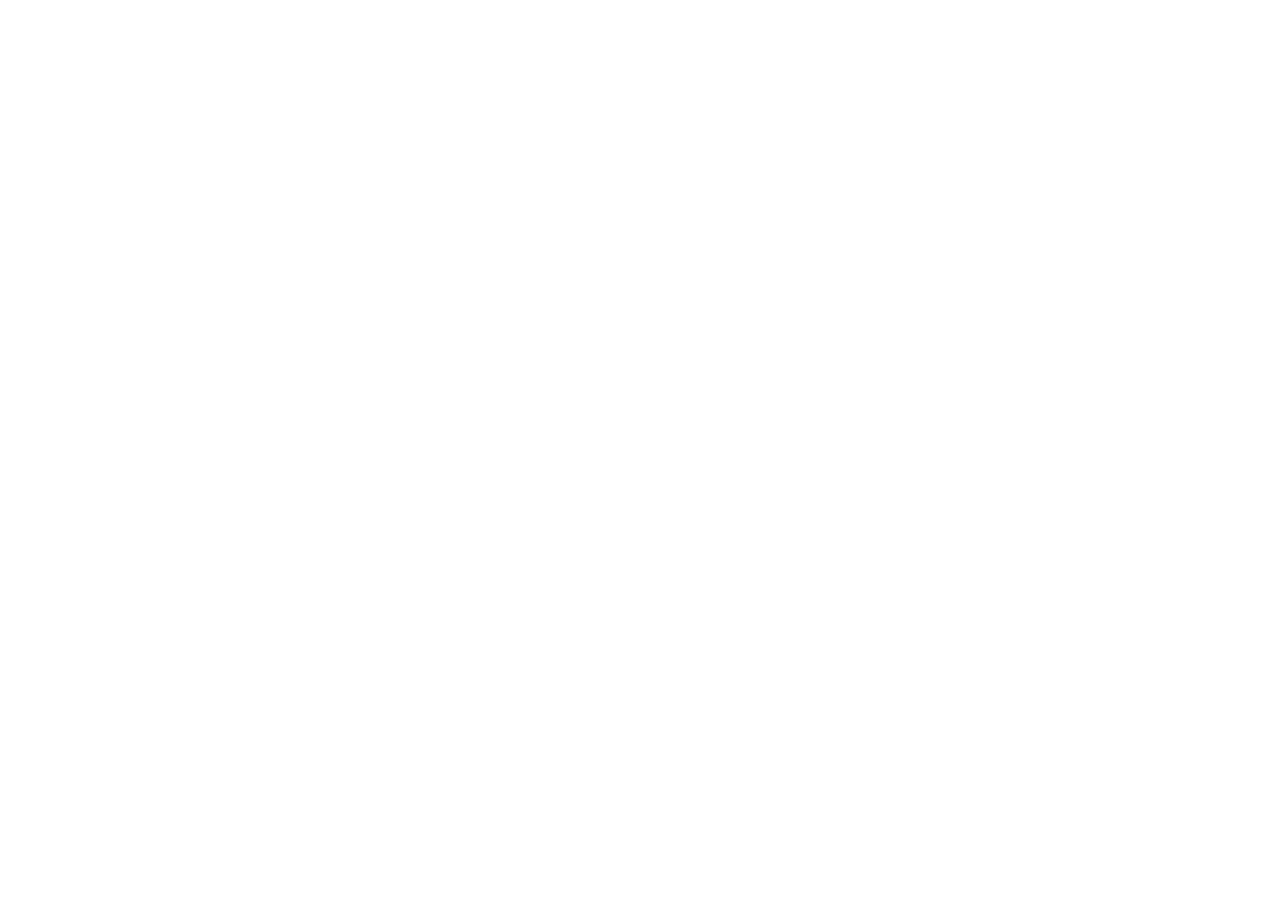
==== index.html @ a9a30876 "大事件初始化" ====
<!DOCTYPE html>
<html lang="en">

<head>
    <meta charset="UTF-8">
    <meta name="viewport" content="width=device-width, initial-scale=1.0">
    <title>Document</title>
</head>

<body>

</body>

</html>
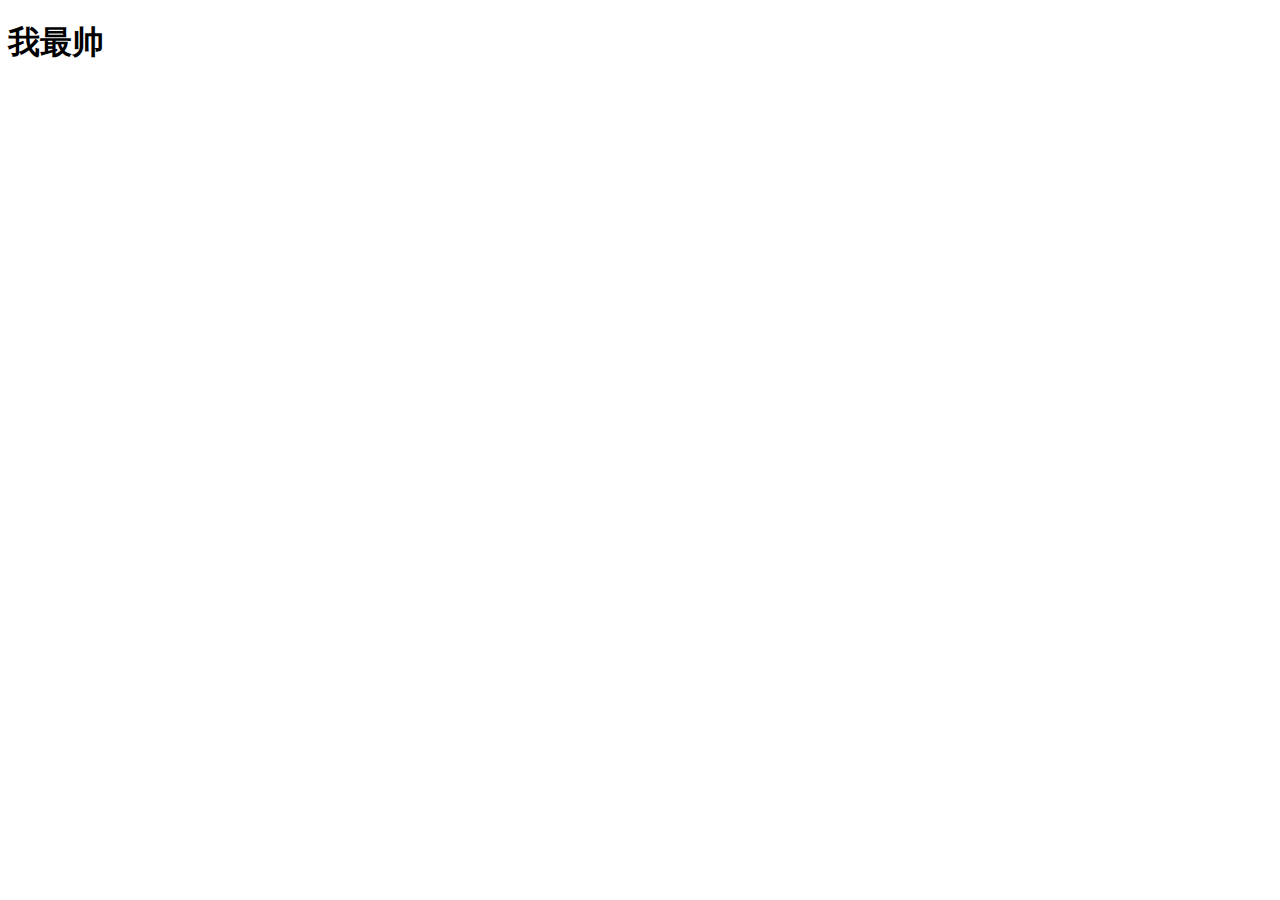
==== commit 555f1b9e: "注册登录完成" ====
--- a/index.html
+++ b/index.html
@@ -8,7 +8,7 @@
 </head>
 
 <body>
-
+    <h1>我最帅</h1>
 </body>
 
 </html>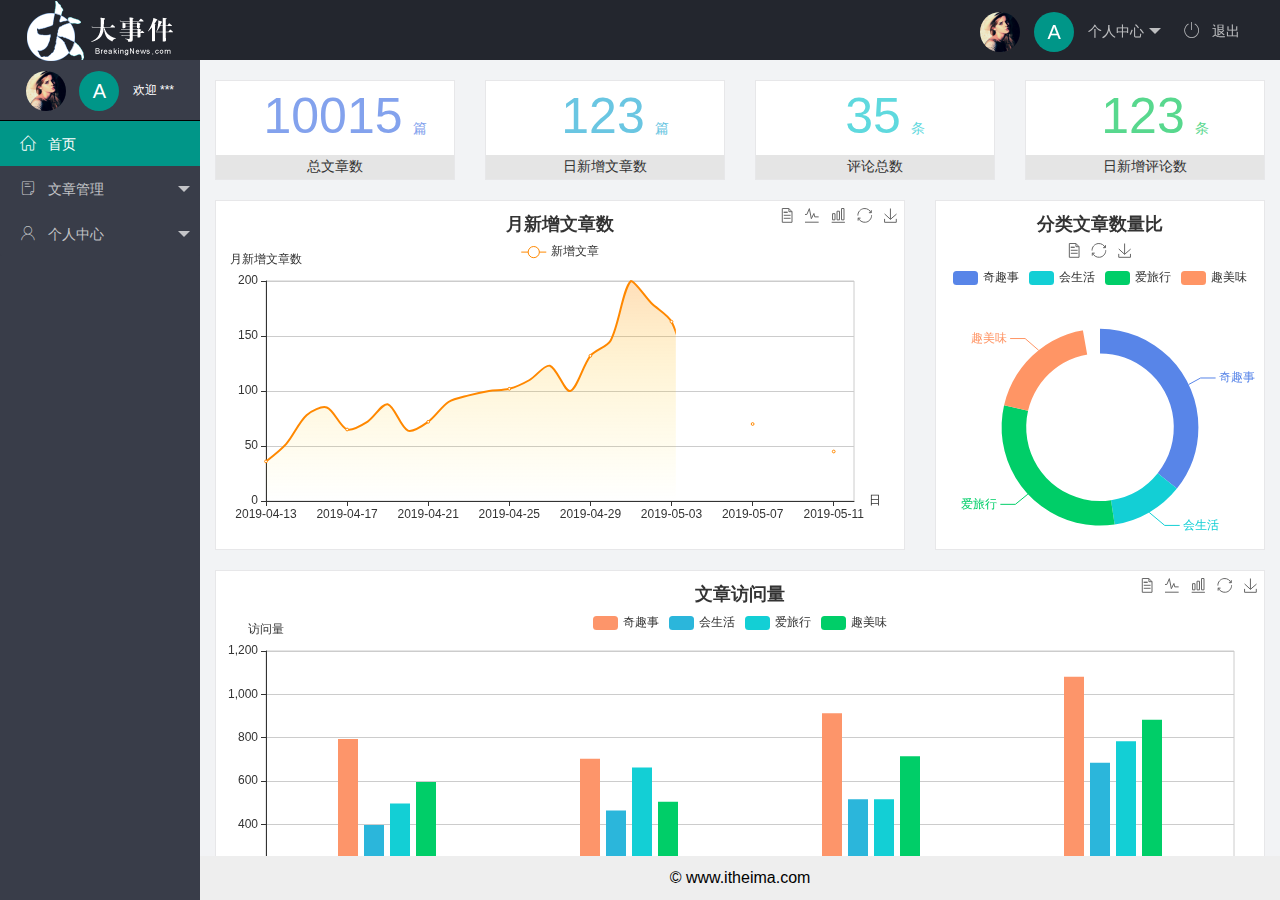
==== commit 3e39e37f: "主页功能完成" ====
--- a/index.html
+++ b/index.html
@@ -1,14 +1,95 @@
 <!DOCTYPE html>
-<html lang="en">
+<html>
 
 <head>
-    <meta charset="UTF-8">
-    <meta name="viewport" content="width=device-width, initial-scale=1.0">
-    <title>Document</title>
+    <meta charset="utf-8">
+    <meta name="viewport" content="width=device-width, initial-scale=1, maximum-scale=1">
+    <title>后台页面</title>
+    <link rel="stylesheet" href="/assets/lib/layui/css/layui.css">
+    <link rel="stylesheet" href="/assets/fonts/iconfont.css">
+    <link rel="stylesheet" href="/assets/css/index.css">
 </head>
 
-<body>
-    <h1>我最帅</h1>
+<body class="layui-layout-body">
+    <div class="layui-layout layui-layout-admin">
+        <div class="layui-header">
+            <div class="layui-logo">
+                <img src="/assets/images/logo.png" alt="">
+            </div>
+            <!-- 头部区域（可配合layui已有的水平导航） -->
+            <ul class="layui-nav layui-layout-right">
+                <li class="layui-nav-item">
+                    <a href="javascript:;" class="userinfo">
+                        <img src="/assets/images/sample.jpg" class="layui-nav-img">
+                        <span class="user-avatar">A</span>
+                        个人中心
+                    </a>
+                    <dl class="layui-nav-child">
+                        <dd><a href="">基本资料</a></dd>
+                        <dd><a href="">更换头像</a></dd>
+                        <dd><a href="">重置密码</a></dd>
+                    </dl>
+                </li>
+                <li class="layui-nav-item"><a href="javascript:;" id="btnLogout">
+                        <span class="iconfont icon-tuichu"></span>
+                        退出
+                    </a></li>
+            </ul>
+        </div>
+
+        <div class="layui-side layui-bg-black">
+            <div class="layui-side-scroll">
+                <div class="userinfo">
+                    <img src="/assets/images/sample.jpg" class="layui-nav-img">
+                    <span class="user-avatar">A</span>
+                    <span id="welcome">欢迎 ***</span>
+                </div>
+                <!-- 左侧导航区域（可配合layui已有的垂直导航） -->
+                <ul class="layui-nav layui-nav-tree" lay-shrink="all">
+                    <li class="layui-nav-item layui-this"><a href="/home/dashboard.html" target="fm">
+                            <span class="iconfont icon-home"></span>
+                            首页
+                        </a></li>
+                    <li class="layui-nav-item">
+                        <a class="" href="javascript:;">
+                            <span class="iconfont icon-16"></span>
+                            文章管理
+                        </a>
+                        <dl class="layui-nav-child">
+                            <dd><a href="javascript:;"><i class="layui-icon layui-icon-app"></i>文章类别</a></dd>
+                            <dd><a href="javascript:;"><i class="layui-icon layui-icon-app"></i>文章列表</a></dd>
+                            <dd><a href="javascript:;"><i class="layui-icon layui-icon-app"></i>发表文章</a></dd>
+                        </dl>
+                    </li>
+                    <li class="layui-nav-item">
+                        <a href="javascript:;">
+                            <span class="iconfont icon-user"></span>
+                            个人中心
+                        </a>
+                        <dl class="layui-nav-child">
+                            <dd><a href="javascript:;"><i class="layui-icon layui-icon-app"></i>基本资料</a></dd>
+                            <dd><a href="javascript:;"><i class="layui-icon layui-icon-app"></i>更换头像</a></dd>
+                            <dd><a href="javascript:;"><i class="layui-icon layui-icon-app"></i>重置密码</a></dd>
+                        </dl>
+                    </li>
+                </ul>
+            </div>
+        </div>
+
+        <div class="layui-body">
+            <!-- 内容主体区域 -->
+            <iframe name="fm" src="/home/dashboard.html" frameborder="0"></iframe>
+        </div>
+
+        <div class="layui-footer">
+            <!-- 底部固定区域 -->
+            © www.itheima.com
+        </div>
+    </div>
+    <script src="/assets/lib/layui/layui.all.js"></script>
+    <script src="/assets/lib/jquery.js"></script>
+    <script src="/assets/js/baseAPI.js"></script>
+    <script src="/assets/js/index.js"></script>
 </body>
 
 </html>--- a/assets/lib/layui/css/layui.css
+++ b/assets/lib/layui/css/layui.css
@@ -0,0 +1,2 @@
+/** layui-v2.5.5 MIT License By https://www.layui.com */
+ .layui-inline,img{display:inline-block;vertical-align:middle}h1,h2,h3,h4,h5,h6{font-weight:400}.layui-edge,.layui-header,.layui-inline,.layui-main{position:relative}.layui-body,.layui-edge,.layui-elip{overflow:hidden}.layui-btn,.layui-edge,.layui-inline,img{vertical-align:middle}.layui-btn,.layui-disabled,.layui-icon,.layui-unselect{-moz-user-select:none;-webkit-user-select:none;-ms-user-select:none}.layui-elip,.layui-form-checkbox span,.layui-form-pane .layui-form-label{text-overflow:ellipsis;white-space:nowrap}.layui-breadcrumb,.layui-tree-btnGroup{visibility:hidden}blockquote,body,button,dd,div,dl,dt,form,h1,h2,h3,h4,h5,h6,input,li,ol,p,pre,td,textarea,th,ul{margin:0;padding:0;-webkit-tap-highlight-color:rgba(0,0,0,0)}a:active,a:hover{outline:0}img{border:none}li{list-style:none}table{border-collapse:collapse;border-spacing:0}h4,h5,h6{font-size:100%}button,input,optgroup,option,select,textarea{font-family:inherit;font-size:inherit;font-style:inherit;font-weight:inherit;outline:0}pre{white-space:pre-wrap;white-space:-moz-pre-wrap;white-space:-pre-wrap;white-space:-o-pre-wrap;word-wrap:break-word}body{line-height:24px;font:14px Helvetica Neue,Helvetica,PingFang SC,Tahoma,Arial,sans-serif}hr{height:1px;margin:10px 0;border:0;clear:both}a{color:#333;text-decoration:none}a:hover{color:#777}a cite{font-style:normal;*cursor:pointer}.layui-border-box,.layui-border-box *{box-sizing:border-box}.layui-box,.layui-box *{box-sizing:content-box}.layui-clear{clear:both;*zoom:1}.layui-clear:after{content:'\20';clear:both;*zoom:1;display:block;height:0}.layui-inline{*display:inline;*zoom:1}.layui-edge{display:inline-block;width:0;height:0;border-width:6px;border-style:dashed;border-color:transparent}.layui-edge-top{top:-4px;border-bottom-color:#999;border-bottom-style:solid}.layui-edge-right{border-left-color:#999;border-left-style:solid}.layui-edge-bottom{top:2px;border-top-color:#999;border-top-style:solid}.layui-edge-left{border-right-color:#999;border-right-style:solid}.layui-disabled,.layui-disabled:hover{color:#d2d2d2!important;cursor:not-allowed!important}.layui-circle{border-radius:100%}.layui-show{display:block!important}.layui-hide{display:none!important}@font-face{font-family:layui-icon;src:url(../font/iconfont.eot?v=250);src:url(../font/iconfont.eot?v=250#iefix) format('embedded-opentype'),url(../font/iconfont.woff2?v=250) format('woff2'),url(../font/iconfont.woff?v=250) format('woff'),url(../font/iconfont.ttf?v=250) format('truetype'),url(../font/iconfont.svg?v=250#layui-icon) format('svg')}.layui-icon{font-family:layui-icon!important;font-size:16px;font-style:normal;-webkit-font-smoothing:antialiased;-moz-osx-font-smoothing:grayscale}.layui-icon-reply-fill:before{content:"\e611"}.layui-icon-set-fill:before{content:"\e614"}.layui-icon-menu-fill:before{content:"\e60f"}.layui-icon-search:before{content:"\e615"}.layui-icon-share:before{content:"\e641"}.layui-icon-set-sm:before{content:"\e620"}.layui-icon-engine:before{content:"\e628"}.layui-icon-close:before{content:"\1006"}.layui-icon-close-fill:before{content:"\1007"}.layui-icon-chart-screen:before{content:"\e629"}.layui-icon-star:before{content:"\e600"}.layui-icon-circle-dot:before{content:"\e617"}.layui-icon-chat:before{content:"\e606"}.layui-icon-release:before{content:"\e609"}.layui-icon-list:before{content:"\e60a"}.layui-icon-chart:before{content:"\e62c"}.layui-icon-ok-circle:before{content:"\1005"}.layui-icon-layim-theme:before{content:"\e61b"}.layui-icon-table:before{content:"\e62d"}.layui-icon-right:before{content:"\e602"}.layui-icon-left:before{content:"\e603"}.layui-icon-cart-simple:before{content:"\e698"}.layui-icon-face-cry:before{content:"\e69c"}.layui-icon-face-smile:before{content:"\e6af"}.layui-icon-survey:before{content:"\e6b2"}.layui-icon-tree:before{content:"\e62e"}.layui-icon-upload-circle:before{content:"\e62f"}.layui-icon-add-circle:before{content:"\e61f"}.layui-icon-download-circle:before{content:"\e601"}.layui-icon-templeate-1:before{content:"\e630"}.layui-icon-util:before{content:"\e631"}.layui-icon-face-surprised:before{content:"\e664"}.layui-icon-edit:before{content:"\e642"}.layui-icon-speaker:before{content:"\e645"}.layui-icon-down:before{content:"\e61a"}.layui-icon-file:before{content:"\e621"}.layui-icon-layouts:before{content:"\e632"}.layui-icon-rate-half:before{content:"\e6c9"}.layui-icon-add-circle-fine:before{content:"\e608"}.layui-icon-prev-circle:before{content:"\e633"}.layui-icon-read:before{content:"\e705"}.layui-icon-404:before{content:"\e61c"}.layui-icon-carousel:before{content:"\e634"}.layui-icon-help:before{content:"\e607"}.layui-icon-code-circle:before{content:"\e635"}.layui-icon-water:before{content:"\e636"}.layui-icon-username:before{content:"\e66f"}.layui-icon-find-fill:before{content:"\e670"}.layui-icon-about:before{content:"\e60b"}.layui-icon-location:before{content:"\e715"}.layui-icon-up:before{content:"\e619"}.layui-icon-pause:before{content:"\e651"}.layui-icon-date:before{content:"\e637"}.layui-icon-layim-uploadfile:before{content:"\e61d"}.layui-icon-delete:before{content:"\e640"}.layui-icon-play:before{content:"\e652"}.layui-icon-top:before{content:"\e604"}.layui-icon-friends:before{content:"\e612"}.layui-icon-refresh-3:before{content:"\e9aa"}.layui-icon-ok:before{content:"\e605"}.layui-icon-layer:before{content:"\e638"}.layui-icon-face-smile-fine:before{content:"\e60c"}.layui-icon-dollar:before{content:"\e659"}.layui-icon-group:before{content:"\e613"}.layui-icon-layim-download:before{content:"\e61e"}.layui-icon-picture-fine:before{content:"\e60d"}.layui-icon-link:before{content:"\e64c"}.layui-icon-diamond:before{content:"\e735"}.layui-icon-log:before{content:"\e60e"}.layui-icon-rate-solid:before{content:"\e67a"}.layui-icon-fonts-del:before{content:"\e64f"}.layui-icon-unlink:before{content:"\e64d"}.layui-icon-fonts-clear:before{content:"\e639"}.layui-icon-triangle-r:before{content:"\e623"}.layui-icon-circle:before{content:"\e63f"}.layui-icon-radio:before{content:"\e643"}.layui-icon-align-center:before{content:"\e647"}.layui-icon-align-right:before{content:"\e648"}.layui-icon-align-left:before{content:"\e649"}.layui-icon-loading-1:before{content:"\e63e"}.layui-icon-return:before{content:"\e65c"}.layui-icon-fonts-strong:before{content:"\e62b"}.layui-icon-upload:before{content:"\e67c"}.layui-icon-dialogue:before{content:"\e63a"}.layui-icon-video:before{content:"\e6ed"}.layui-icon-headset:before{content:"\e6fc"}.layui-icon-cellphone-fine:before{content:"\e63b"}.layui-icon-add-1:before{content:"\e654"}.layui-icon-face-smile-b:before{content:"\e650"}.layui-icon-fonts-html:before{content:"\e64b"}.layui-icon-form:before{content:"\e63c"}.layui-icon-cart:before{content:"\e657"}.layui-icon-camera-fill:before{content:"\e65d"}.layui-icon-tabs:before{content:"\e62a"}.layui-icon-fonts-code:before{content:"\e64e"}.layui-icon-fire:before{content:"\e756"}.layui-icon-set:before{content:"\e716"}.layui-icon-fonts-u:before{content:"\e646"}.layui-icon-triangle-d:before{content:"\e625"}.layui-icon-tips:before{content:"\e702"}.layui-icon-picture:before{content:"\e64a"}.layui-icon-more-vertical:before{content:"\e671"}.layui-icon-flag:before{content:"\e66c"}.layui-icon-loading:before{content:"\e63d"}.layui-icon-fonts-i:before{content:"\e644"}.layui-icon-refresh-1:before{content:"\e666"}.layui-icon-rmb:before{content:"\e65e"}.layui-icon-home:before{content:"\e68e"}.layui-icon-user:before{content:"\e770"}.layui-icon-notice:before{content:"\e667"}.layui-icon-login-weibo:before{content:"\e675"}.layui-icon-voice:before{content:"\e688"}.layui-icon-upload-drag:before{content:"\e681"}.layui-icon-login-qq:before{content:"\e676"}.layui-icon-snowflake:before{content:"\e6b1"}.layui-icon-file-b:before{content:"\e655"}.layui-icon-template:before{content:"\e663"}.layui-icon-auz:before{content:"\e672"}.layui-icon-console:before{content:"\e665"}.layui-icon-app:before{content:"\e653"}.layui-icon-prev:before{content:"\e65a"}.layui-icon-website:before{content:"\e7ae"}.layui-icon-next:before{content:"\e65b"}.layui-icon-component:before{content:"\e857"}.layui-icon-more:before{content:"\e65f"}.layui-icon-login-wechat:before{content:"\e677"}.layui-icon-shrink-right:before{content:"\e668"}.layui-icon-spread-left:before{content:"\e66b"}.layui-icon-camera:before{content:"\e660"}.layui-icon-note:before{content:"\e66e"}.layui-icon-refresh:before{content:"\e669"}.layui-icon-female:before{content:"\e661"}.layui-icon-male:before{content:"\e662"}.layui-icon-password:before{content:"\e673"}.layui-icon-senior:before{content:"\e674"}.layui-icon-theme:before{content:"\e66a"}.layui-icon-tread:before{content:"\e6c5"}.layui-icon-praise:before{content:"\e6c6"}.layui-icon-star-fill:before{content:"\e658"}.layui-icon-rate:before{content:"\e67b"}.layui-icon-template-1:before{content:"\e656"}.layui-icon-vercode:before{content:"\e679"}.layui-icon-cellphone:before{content:"\e678"}.layui-icon-screen-full:before{content:"\e622"}.layui-icon-screen-restore:before{content:"\e758"}.layui-icon-cols:before{content:"\e610"}.layui-icon-export:before{content:"\e67d"}.layui-icon-print:before{content:"\e66d"}.layui-icon-slider:before{content:"\e714"}.layui-icon-addition:before{content:"\e624"}.layui-icon-subtraction:before{content:"\e67e"}.layui-icon-service:before{content:"\e626"}.layui-icon-transfer:before{content:"\e691"}.layui-main{width:1140px;margin:0 auto}.layui-header{z-index:1000;height:60px}.layui-header a:hover{transition:all .5s;-webkit-transition:all .5s}.layui-side{position:fixed;left:0;top:0;bottom:0;z-index:999;width:200px;overflow-x:hidden}.layui-side-scroll{position:relative;width:220px;height:100%;overflow-x:hidden}.layui-body{position:absolute;left:200px;right:0;top:0;bottom:0;z-index:998;width:auto;overflow-y:auto;box-sizing:border-box}.layui-layout-body{overflow:hidden}.layui-layout-admin .layui-header{background-color:#23262E}.layui-layout-admin .layui-side{top:60px;width:200px;overflow-x:hidden}.layui-layout-admin .layui-body{position:fixed;top:60px;bottom:44px}.layui-layout-admin .layui-main{width:auto;margin:0 15px}.layui-layout-admin .layui-footer{position:fixed;left:200px;right:0;bottom:0;height:44px;line-height:44px;padding:0 15px;background-color:#eee}.layui-layout-admin .layui-logo{position:absolute;left:0;top:0;width:200px;height:100%;line-height:60px;text-align:center;color:#009688;font-size:16px}.layui-layout-admin .layui-header .layui-nav{background:0 0}.layui-layout-left{position:absolute!important;left:200px;top:0}.layui-layout-right{position:absolute!important;right:0;top:0}.layui-container{position:relative;margin:0 auto;padding:0 15px;box-sizing:border-box}.layui-fluid{position:relative;margin:0 auto;padding:0 15px}.layui-row:after,.layui-row:before{content:'';display:block;clear:both}.layui-col-lg1,.layui-col-lg10,.layui-col-lg11,.layui-col-lg12,.layui-col-lg2,.layui-col-lg3,.layui-col-lg4,.layui-col-lg5,.layui-col-lg6,.layui-col-lg7,.layui-col-lg8,.layui-col-lg9,.layui-col-md1,.layui-col-md10,.layui-col-md11,.layui-col-md12,.layui-col-md2,.layui-col-md3,.layui-col-md4,.layui-col-md5,.layui-col-md6,.layui-col-md7,.layui-col-md8,.layui-col-md9,.layui-col-sm1,.layui-col-sm10,.layui-col-sm11,.layui-col-sm12,.layui-col-sm2,.layui-col-sm3,.layui-col-sm4,.layui-col-sm5,.layui-col-sm6,.layui-col-sm7,.layui-col-sm8,.layui-col-sm9,.layui-col-xs1,.layui-col-xs10,.layui-col-xs11,.layui-col-xs12,.layui-col-xs2,.layui-col-xs3,.layui-col-xs4,.layui-col-xs5,.layui-col-xs6,.layui-col-xs7,.layui-col-xs8,.layui-col-xs9{position:relative;display:block;box-sizing:border-box}.layui-col-xs1,.layui-col-xs10,.layui-col-xs11,.layui-col-xs12,.layui-col-xs2,.layui-col-xs3,.layui-col-xs4,.layui-col-xs5,.layui-col-xs6,.layui-col-xs7,.layui-col-xs8,.layui-col-xs9{float:left}.layui-col-xs1{width:8.33333333%}.layui-col-xs2{width:16.66666667%}.layui-col-xs3{width:25%}.layui-col-xs4{width:33.33333333%}.layui-col-xs5{width:41.66666667%}.layui-col-xs6{width:50%}.layui-col-xs7{width:58.33333333%}.layui-col-xs8{width:66.66666667%}.layui-col-xs9{width:75%}.layui-col-xs10{width:83.33333333%}.layui-col-xs11{width:91.66666667%}.layui-col-xs12{width:100%}.layui-col-xs-offset1{margin-left:8.33333333%}.layui-col-xs-offset2{margin-left:16.66666667%}.layui-col-xs-offset3{margin-left:25%}.layui-col-xs-offset4{margin-left:33.33333333%}.layui-col-xs-offset5{margin-left:41.66666667%}.layui-col-xs-offset6{margin-left:50%}.layui-col-xs-offset7{margin-left:58.33333333%}.layui-col-xs-offset8{margin-left:66.66666667%}.layui-col-xs-offset9{margin-left:75%}.layui-col-xs-offset10{margin-left:83.33333333%}.layui-col-xs-offset11{margin-left:91.66666667%}.layui-col-xs-offset12{margin-left:100%}@media screen and (max-width:768px){.layui-hide-xs{display:none!important}.layui-show-xs-block{display:block!important}.layui-show-xs-inline{display:inline!important}.layui-show-xs-inline-block{display:inline-block!important}}@media screen and (min-width:768px){.layui-container{width:750px}.layui-hide-sm{display:none!important}.layui-show-sm-block{display:block!important}.layui-show-sm-inline{display:inline!important}.layui-show-sm-inline-block{display:inline-block!important}.layui-col-sm1,.layui-col-sm10,.layui-col-sm11,.layui-col-sm12,.layui-col-sm2,.layui-col-sm3,.layui-col-sm4,.layui-col-sm5,.layui-col-sm6,.layui-col-sm7,.layui-col-sm8,.layui-col-sm9{float:left}.layui-col-sm1{width:8.33333333%}.layui-col-sm2{width:16.66666667%}.layui-col-sm3{width:25%}.layui-col-sm4{width:33.33333333%}.layui-col-sm5{width:41.66666667%}.layui-col-sm6{width:50%}.layui-col-sm7{width:58.33333333%}.layui-col-sm8{width:66.66666667%}.layui-col-sm9{width:75%}.layui-col-sm10{width:83.33333333%}.layui-col-sm11{width:91.66666667%}.layui-col-sm12{width:100%}.layui-col-sm-offset1{margin-left:8.33333333%}.layui-col-sm-offset2{margin-left:16.66666667%}.layui-col-sm-offset3{margin-left:25%}.layui-col-sm-offset4{margin-left:33.33333333%}.layui-col-sm-offset5{margin-left:41.66666667%}.layui-col-sm-offset6{margin-left:50%}.layui-col-sm-offset7{margin-left:58.33333333%}.layui-col-sm-offset8{margin-left:66.66666667%}.layui-col-sm-offset9{margin-left:75%}.layui-col-sm-offset10{margin-left:83.33333333%}.layui-col-sm-offset11{margin-left:91.66666667%}.layui-col-sm-offset12{margin-left:100%}}@media screen and (min-width:992px){.layui-container{width:970px}.layui-hide-md{display:none!important}.layui-show-md-block{display:block!important}.layui-show-md-inline{display:inline!important}.layui-show-md-inline-block{display:inline-block!important}.layui-col-md1,.layui-col-md10,.layui-col-md11,.layui-col-md12,.layui-col-md2,.layui-col-md3,.layui-col-md4,.layui-col-md5,.layui-col-md6,.layui-col-md7,.layui-col-md8,.layui-col-md9{float:left}.layui-col-md1{width:8.33333333%}.layui-col-md2{width:16.66666667%}.layui-col-md3{width:25%}.layui-col-md4{width:33.33333333%}.layui-col-md5{width:41.66666667%}.layui-col-md6{width:50%}.layui-col-md7{width:58.33333333%}.layui-col-md8{width:66.66666667%}.layui-col-md9{width:75%}.layui-col-md10{width:83.33333333%}.layui-col-md11{width:91.66666667%}.layui-col-md12{width:100%}.layui-col-md-offset1{margin-left:8.33333333%}.layui-col-md-offset2{margin-left:16.66666667%}.layui-col-md-offset3{margin-left:25%}.layui-col-md-offset4{margin-left:33.33333333%}.layui-col-md-offset5{margin-left:41.66666667%}.layui-col-md-offset6{margin-left:50%}.layui-col-md-offset7{margin-left:58.33333333%}.layui-col-md-offset8{margin-left:66.66666667%}.layui-col-md-offset9{margin-left:75%}.layui-col-md-offset10{margin-left:83.33333333%}.layui-col-md-offset11{margin-left:91.66666667%}.layui-col-md-offset12{margin-left:100%}}@media screen and (min-width:1200px){.layui-container{width:1170px}.layui-hide-lg{display:none!important}.layui-show-lg-block{display:block!important}.layui-show-lg-inline{display:inline!important}.layui-show-lg-inline-block{display:inline-block!important}.layui-col-lg1,.layui-col-lg10,.layui-col-lg11,.layui-col-lg12,.layui-col-lg2,.layui-col-lg3,.layui-col-lg4,.layui-col-lg5,.layui-col-lg6,.layui-col-lg7,.layui-col-lg8,.layui-col-lg9{float:left}.layui-col-lg1{width:8.33333333%}.layui-col-lg2{width:16.66666667%}.layui-col-lg3{width:25%}.layui-col-lg4{width:33.33333333%}.layui-col-lg5{width:41.66666667%}.layui-col-lg6{width:50%}.layui-col-lg7{width:58.33333333%}.layui-col-lg8{width:66.66666667%}.layui-col-lg9{width:75%}.layui-col-lg10{width:83.33333333%}.layui-col-lg11{width:91.66666667%}.layui-col-lg12{width:100%}.layui-col-lg-offset1{margin-left:8.33333333%}.layui-col-lg-offset2{margin-left:16.66666667%}.layui-col-lg-offset3{margin-left:25%}.layui-col-lg-offset4{margin-left:33.33333333%}.layui-col-lg-offset5{margin-left:41.66666667%}.layui-col-lg-offset6{margin-left:50%}.layui-col-lg-offset7{margin-left:58.33333333%}.layui-col-lg-offset8{margin-left:66.66666667%}.layui-col-lg-offset9{margin-left:75%}.layui-col-lg-offset10{margin-left:83.33333333%}.layui-col-lg-offset11{margin-left:91.66666667%}.layui-col-lg-offset12{margin-left:100%}}.layui-col-space1{margin:-.5px}.layui-col-space1>*{padding:.5px}.layui-col-space3{margin:-1.5px}.layui-col-space3>*{padding:1.5px}.layui-col-space5{margin:-2.5px}.layui-col-space5>*{padding:2.5px}.layui-col-space8{margin:-3.5px}.layui-col-space8>*{padding:3.5px}.layui-col-space10{margin:-5px}.layui-col-space10>*{padding:5px}.layui-col-space12{margin:-6px}.layui-col-space12>*{padding:6px}.layui-col-space15{margin:-7.5px}.layui-col-space15>*{padding:7.5px}.layui-col-space18{margin:-9px}.layui-col-space18>*{padding:9px}.layui-col-space20{margin:-10px}.layui-col-space20>*{padding:10px}.layui-col-space22{margin:-11px}.layui-col-space22>*{padding:11px}.layui-col-space25{margin:-12.5px}.layui-col-space25>*{padding:12.5px}.layui-col-space30{margin:-15px}.layui-col-space30>*{padding:15px}.layui-btn,.layui-input,.layui-select,.layui-textarea,.layui-upload-button{outline:0;-webkit-appearance:none;transition:all .3s;-webkit-transition:all .3s;box-sizing:border-box}.layui-elem-quote{margin-bottom:10px;padding:15px;line-height:22px;border-left:5px solid #009688;border-radius:0 2px 2px 0;background-color:#f2f2f2}.layui-quote-nm{border-style:solid;border-width:1px 1px 1px 5px;background:0 0}.layui-elem-field{margin-bottom:10px;padding:0;border-width:1px;border-style:solid}.layui-elem-field legend{margin-left:20px;padding:0 10px;font-size:20px;font-weight:300}.layui-field-title{margin:10px 0 20px;border-width:1px 0 0}.layui-field-box{padding:10px 15px}.layui-field-title .layui-field-box{padding:10px 0}.layui-progress{position:relative;height:6px;border-radius:20px;background-color:#e2e2e2}.layui-progress-bar{position:absolute;left:0;top:0;width:0;max-width:100%;height:6px;border-radius:20px;text-align:right;background-color:#5FB878;transition:all .3s;-webkit-transition:all .3s}.layui-progress-big,.layui-progress-big .layui-progress-bar{height:18px;line-height:18px}.layui-progress-text{position:relative;top:-20px;line-height:18px;font-size:12px;color:#666}.layui-progress-big .layui-progress-text{position:static;padding:0 10px;color:#fff}.layui-collapse{border-width:1px;border-style:solid;border-radius:2px}.layui-colla-content,.layui-colla-item{border-top-width:1px;border-top-style:solid}.layui-colla-item:first-child{border-top:none}.layui-colla-title{position:relative;height:42px;line-height:42px;padding:0 15px 0 35px;color:#333;background-color:#f2f2f2;cursor:pointer;font-size:14px;overflow:hidden}.layui-colla-content{display:none;padding:10px 15px;line-height:22px;color:#666}.layui-colla-icon{position:absolute;left:15px;top:0;font-size:14px}.layui-card{margin-bottom:15px;border-radius:2px;background-color:#fff;box-shadow:0 1px 2px 0 rgba(0,0,0,.05)}.layui-card:last-child{margin-bottom:0}.layui-card-header{position:relative;height:42px;line-height:42px;padding:0 15px;border-bottom:1px solid #f6f6f6;color:#333;border-radius:2px 2px 0 0;font-size:14px}.layui-bg-black,.layui-bg-blue,.layui-bg-cyan,.layui-bg-green,.layui-bg-orange,.layui-bg-red{color:#fff!important}.layui-card-body{position:relative;padding:10px 15px;line-height:24px}.layui-card-body[pad15]{padding:15px}.layui-card-body[pad20]{padding:20px}.layui-card-body .layui-table{margin:5px 0}.layui-card .layui-tab{margin:0}.layui-panel-window{position:relative;padding:15px;border-radius:0;border-top:5px solid #E6E6E6;background-color:#fff}.layui-auxiliar-moving{position:fixed;left:0;right:0;top:0;bottom:0;width:100%;height:100%;background:0 0;z-index:9999999999}.layui-form-label,.layui-form-mid,.layui-form-select,.layui-input-block,.layui-input-inline,.layui-textarea{position:relative}.layui-bg-red{background-color:#FF5722!important}.layui-bg-orange{background-color:#FFB800!important}.layui-bg-green{background-color:#009688!important}.layui-bg-cyan{background-color:#2F4056!important}.layui-bg-blue{background-color:#1E9FFF!important}.layui-bg-black{background-color:#393D49!important}.layui-bg-gray{background-color:#eee!important;color:#666!important}.layui-badge-rim,.layui-colla-content,.layui-colla-item,.layui-collapse,.layui-elem-field,.layui-form-pane .layui-form-item[pane],.layui-form-pane .layui-form-label,.layui-input,.layui-layedit,.layui-layedit-tool,.layui-quote-nm,.layui-select,.layui-tab-bar,.layui-tab-card,.layui-tab-title,.layui-tab-title .layui-this:after,.layui-textarea{border-color:#e6e6e6}.layui-timeline-item:before,hr{background-color:#e6e6e6}.layui-text{line-height:22px;font-size:14px;color:#666}.layui-text h1,.layui-text h2,.layui-text h3{font-weight:500;color:#333}.layui-text h1{font-size:30px}.layui-text h2{font-size:24px}.layui-text h3{font-size:18px}.layui-text a:not(.layui-btn){color:#01AAED}.layui-text a:not(.layui-btn):hover{text-decoration:underline}.layui-text ul{padding:5px 0 5px 15px}.layui-text ul li{margin-top:5px;list-style-type:disc}.layui-text em,.layui-word-aux{color:#999!important;padding:0 5px!important}.layui-btn{display:inline-block;height:38px;line-height:38px;padding:0 18px;background-color:#009688;color:#fff;white-space:nowrap;text-align:center;font-size:14px;border:none;border-radius:2px;cursor:pointer}.layui-btn:hover{opacity:.8;filter:alpha(opacity=80);color:#fff}.layui-btn:active{opacity:1;filter:alpha(opacity=100)}.layui-btn+.layui-btn{margin-left:10px}.layui-btn-container{font-size:0}.layui-btn-container .layui-btn{margin-right:10px;margin-bottom:10px}.layui-btn-container .layui-btn+.layui-btn{margin-left:0}.layui-table .layui-btn-container .layui-btn{margin-bottom:9px}.layui-btn-radius{border-radius:100px}.layui-btn .layui-icon{margin-right:3px;font-size:18px;vertical-align:bottom;vertical-align:middle\9}.layui-btn-primary{border:1px solid #C9C9C9;background-color:#fff;color:#555}.layui-btn-primary:hover{border-color:#009688;color:#333}.layui-btn-normal{background-color:#1E9FFF}.layui-btn-warm{background-color:#FFB800}.layui-btn-danger{background-color:#FF5722}.layui-btn-checked{background-color:#5FB878}.layui-btn-disabled,.layui-btn-disabled:active,.layui-btn-disabled:hover{border:1px solid #e6e6e6;background-color:#FBFBFB;color:#C9C9C9;cursor:not-allowed;opacity:1}.layui-btn-lg{height:44px;line-height:44px;padding:0 25px;font-size:16px}.layui-btn-sm{height:30px;line-height:30px;padding:0 10px;font-size:12px}.layui-btn-sm i{font-size:16px!important}.layui-btn-xs{height:22px;line-height:22px;padding:0 5px;font-size:12px}.layui-btn-xs i{font-size:14px!important}.layui-btn-group{display:inline-block;vertical-align:middle;font-size:0}.layui-btn-group .layui-btn{margin-left:0!important;margin-right:0!important;border-left:1px solid rgba(255,255,255,.5);border-radius:0}.layui-btn-group .layui-btn-primary{border-left:none}.layui-btn-group .layui-btn-primary:hover{border-color:#C9C9C9;color:#009688}.layui-btn-group .layui-btn:first-child{border-left:none;border-radius:2px 0 0 2px}.layui-btn-group .layui-btn-primary:first-child{border-left:1px solid #c9c9c9}.layui-btn-group .layui-btn:last-child{border-radius:0 2px 2px 0}.layui-btn-group .layui-btn+.layui-btn{margin-left:0}.layui-btn-group+.layui-btn-group{margin-left:10px}.layui-btn-fluid{width:100%}.layui-input,.layui-select,.layui-textarea{height:38px;line-height:1.3;line-height:38px\9;border-width:1px;border-style:solid;background-color:#fff;border-radius:2px}.layui-input::-webkit-input-placeholder,.layui-select::-webkit-input-placeholder,.layui-textarea::-webkit-input-placeholder{line-height:1.3}.layui-input,.layui-textarea{display:block;width:100%;padding-left:10px}.layui-input:hover,.layui-textarea:hover{border-color:#D2D2D2!important}.layui-input:focus,.layui-textarea:focus{border-color:#C9C9C9!important}.layui-textarea{min-height:100px;height:auto;line-height:20px;padding:6px 10px;resize:vertical}.layui-select{padding:0 10px}.layui-form input[type=checkbox],.layui-form input[type=radio],.layui-form select{display:none}.layui-form [lay-ignore]{display:initial}.layui-form-item{margin-bottom:15px;clear:both;*zoom:1}.layui-form-item:after{content:'\20';clear:both;*zoom:1;display:block;height:0}.layui-form-label{float:left;display:block;padding:9px 15px;width:80px;font-weight:400;line-height:20px;text-align:right}.layui-form-label-col{display:block;float:none;padding:9px 0;line-height:20px;text-align:left}.layui-form-item .layui-inline{margin-bottom:5px;margin-right:10px}.layui-input-block{margin-left:110px;min-height:36px}.layui-input-inline{display:inline-block;vertical-align:middle}.layui-form-item .layui-input-inline{float:left;width:190px;margin-right:10px}.layui-form-text .layui-input-inline{width:auto}.layui-form-mid{float:left;display:block;padding:9px 0!important;line-height:20px;margin-right:10px}.layui-form-danger+.layui-form-select .layui-input,.layui-form-danger:focus{border-color:#FF5722!important}.layui-form-select .layui-input{padding-right:30px;cursor:pointer}.layui-form-select .layui-edge{position:absolute;right:10px;top:50%;margin-top:-3px;cursor:pointer;border-width:6px;border-top-color:#c2c2c2;border-top-style:solid;transition:all .3s;-webkit-transition:all .3s}.layui-form-select dl{display:none;position:absolute;left:0;top:42px;padding:5px 0;z-index:899;min-width:100%;border:1px solid #d2d2d2;max-height:300px;overflow-y:auto;background-color:#fff;border-radius:2px;box-shadow:0 2px 4px rgba(0,0,0,.12);box-sizing:border-box}.layui-form-select dl dd,.layui-form-select dl dt{padding:0 10px;line-height:36px;white-space:nowrap;overflow:hidden;text-overflow:ellipsis}.layui-form-select dl dt{font-size:12px;color:#999}.layui-form-select dl dd{cursor:pointer}.layui-form-select dl dd:hover{background-color:#f2f2f2;-webkit-transition:.5s all;transition:.5s all}.layui-form-select .layui-select-group dd{padding-left:20px}.layui-form-select dl dd.layui-select-tips{padding-left:10px!important;color:#999}.layui-form-select dl dd.layui-this{background-color:#5FB878;color:#fff}.layui-form-checkbox,.layui-form-select dl dd.layui-disabled{background-color:#fff}.layui-form-selected dl{display:block}.layui-form-checkbox,.layui-form-checkbox *,.layui-form-switch{display:inline-block;vertical-align:middle}.layui-form-selected .layui-edge{margin-top:-9px;-webkit-transform:rotate(180deg);transform:rotate(180deg);margin-top:-3px\9}:root .layui-form-selected .layui-edge{margin-top:-9px\0/IE9}.layui-form-selectup dl{top:auto;bottom:42px}.layui-select-none{margin:5px 0;text-align:center;color:#999}.layui-select-disabled .layui-disabled{border-color:#eee!important}.layui-select-disabled .layui-edge{border-top-color:#d2d2d2}.layui-form-checkbox{position:relative;height:30px;line-height:30px;margin-right:10px;padding-right:30px;cursor:pointer;font-size:0;-webkit-transition:.1s linear;transition:.1s linear;box-sizing:border-box}.layui-form-checkbox span{padding:0 10px;height:100%;font-size:14px;border-radius:2px 0 0 2px;background-color:#d2d2d2;color:#fff;overflow:hidden}.layui-form-checkbox:hover span{background-color:#c2c2c2}.layui-form-checkbox i{position:absolute;right:0;top:0;width:30px;height:28px;border:1px solid #d2d2d2;border-left:none;border-radius:0 2px 2px 0;color:#fff;font-size:20px;text-align:center}.layui-form-checkbox:hover i{border-color:#c2c2c2;color:#c2c2c2}.layui-form-checked,.layui-form-checked:hover{border-color:#5FB878}.layui-form-checked span,.layui-form-checked:hover span{background-color:#5FB878}.layui-form-checked i,.layui-form-checked:hover i{color:#5FB878}.layui-form-item .layui-form-checkbox{margin-top:4px}.layui-form-checkbox[lay-skin=primary]{height:auto!important;line-height:normal!important;min-width:18px;min-height:18px;border:none!important;margin-right:0;padding-left:28px;padding-right:0;background:0 0}.layui-form-checkbox[lay-skin=primary] span{padding-left:0;padding-right:15px;line-height:18px;background:0 0;color:#666}.layui-form-checkbox[lay-skin=primary] i{right:auto;left:0;width:16px;height:16px;line-height:16px;border:1px solid #d2d2d2;font-size:12px;border-radius:2px;background-color:#fff;-webkit-transition:.1s linear;transition:.1s linear}.layui-form-checkbox[lay-skin=primary]:hover i{border-color:#5FB878;color:#fff}.layui-form-checked[lay-skin=primary] i{border-color:#5FB878!important;background-color:#5FB878;color:#fff}.layui-checkbox-disbaled[lay-skin=primary] span{background:0 0!important;color:#c2c2c2}.layui-checkbox-disbaled[lay-skin=primary]:hover i{border-color:#d2d2d2}.layui-form-item .layui-form-checkbox[lay-skin=primary]{margin-top:10px}.layui-form-switch{position:relative;height:22px;line-height:22px;min-width:35px;padding:0 5px;margin-top:8px;border:1px solid #d2d2d2;border-radius:20px;cursor:pointer;background-color:#fff;-webkit-transition:.1s linear;transition:.1s linear}.layui-form-switch i{position:absolute;left:5px;top:3px;width:16px;height:16px;border-radius:20px;background-color:#d2d2d2;-webkit-transition:.1s linear;transition:.1s linear}.layui-form-switch em{position:relative;top:0;width:25px;margin-left:21px;padding:0!important;text-align:center!important;color:#999!important;font-style:normal!important;font-size:12px}.layui-form-onswitch{border-color:#5FB878;background-color:#5FB878}.layui-checkbox-disbaled,.layui-checkbox-disbaled i{border-color:#e2e2e2!important}.layui-form-onswitch i{left:100%;margin-left:-21px;background-color:#fff}.layui-form-onswitch em{margin-left:5px;margin-right:21px;color:#fff!important}.layui-checkbox-disbaled span{background-color:#e2e2e2!important}.layui-checkbox-disbaled:hover i{color:#fff!important}[lay-radio]{display:none}.layui-form-radio,.layui-form-radio *{display:inline-block;vertical-align:middle}.layui-form-radio{line-height:28px;margin:6px 10px 0 0;padding-right:10px;cursor:pointer;font-size:0}.layui-form-radio *{font-size:14px}.layui-form-radio>i{margin-right:8px;font-size:22px;color:#c2c2c2}.layui-form-radio>i:hover,.layui-form-radioed>i{color:#5FB878}.layui-radio-disbaled>i{color:#e2e2e2!important}.layui-form-pane .layui-form-label{width:110px;padding:8px 15px;height:38px;line-height:20px;border-width:1px;border-style:solid;border-radius:2px 0 0 2px;text-align:center;background-color:#FBFBFB;overflow:hidden;box-sizing:border-box}.layui-form-pane .layui-input-inline{margin-left:-1px}.layui-form-pane .layui-input-block{margin-left:110px;left:-1px}.layui-form-pane .layui-input{border-radius:0 2px 2px 0}.layui-form-pane .layui-form-text .layui-form-label{float:none;width:100%;border-radius:2px;box-sizing:border-box;text-align:left}.layui-form-pane .layui-form-text .layui-input-inline{display:block;margin:0;top:-1px;clear:both}.layui-form-pane .layui-form-text .layui-input-block{margin:0;left:0;top:-1px}.layui-form-pane .layui-form-text .layui-textarea{min-height:100px;border-radius:0 0 2px 2px}.layui-form-pane .layui-form-checkbox{margin:4px 0 4px 10px}.layui-form-pane .layui-form-radio,.layui-form-pane .layui-form-switch{margin-top:6px;margin-left:10px}.layui-form-pane .layui-form-item[pane]{position:relative;border-width:1px;border-style:solid}.layui-form-pane .layui-form-item[pane] .layui-form-label{position:absolute;left:0;top:0;height:100%;border-width:0 1px 0 0}.layui-form-pane .layui-form-item[pane] .layui-input-inline{margin-left:110px}@media screen and (max-width:450px){.layui-form-item .layui-form-label{text-overflow:ellipsis;overflow:hidden;white-space:nowrap}.layui-form-item .layui-inline{display:block;margin-right:0;margin-bottom:20px;clear:both}.layui-form-item .layui-inline:after{content:'\20';clear:both;display:block;height:0}.layui-form-item .layui-input-inline{display:block;float:none;left:-3px;width:auto;margin:0 0 10px 112px}.layui-form-item .layui-input-inline+.layui-form-mid{margin-left:110px;top:-5px;padding:0}.layui-form-item .layui-form-checkbox{margin-right:5px;margin-bottom:5px}}.layui-layedit{border-width:1px;border-style:solid;border-radius:2px}.layui-layedit-tool{padding:3px 5px;border-bottom-width:1px;border-bottom-style:solid;font-size:0}.layedit-tool-fixed{position:fixed;top:0;border-top:1px solid #e2e2e2}.layui-layedit-tool .layedit-tool-mid,.layui-layedit-tool .layui-icon{display:inline-block;vertical-align:middle;text-align:center;font-size:14px}.layui-layedit-tool .layui-icon{position:relative;width:32px;height:30px;line-height:30px;margin:3px 5px;color:#777;cursor:pointer;border-radius:2px}.layui-layedit-tool .layui-icon:hover{color:#393D49}.layui-layedit-tool .layui-icon:active{color:#000}.layui-layedit-tool .layedit-tool-active{background-color:#e2e2e2;color:#000}.layui-layedit-tool .layui-disabled,.layui-layedit-tool .layui-disabled:hover{color:#d2d2d2;cursor:not-allowed}.layui-layedit-tool .layedit-tool-mid{width:1px;height:18px;margin:0 10px;background-color:#d2d2d2}.layedit-tool-html{width:50px!important;font-size:30px!important}.layedit-tool-b,.layedit-tool-code,.layedit-tool-help{font-size:16px!important}.layedit-tool-d,.layedit-tool-face,.layedit-tool-image,.layedit-tool-unlink{font-size:18px!important}.layedit-tool-image input{position:absolute;font-size:0;left:0;top:0;width:100%;height:100%;opacity:.01;filter:Alpha(opacity=1);cursor:pointer}.layui-layedit-iframe iframe{display:block;width:100%}#LAY_layedit_code{overflow:hidden}.layui-laypage{display:inline-block;*display:inline;*zoom:1;vertical-align:middle;margin:10px 0;font-size:0}.layui-laypage>a:first-child,.layui-laypage>a:first-child em{border-radius:2px 0 0 2px}.layui-laypage>a:last-child,.layui-laypage>a:last-child em{border-radius:0 2px 2px 0}.layui-laypage>:first-child{margin-left:0!important}.layui-laypage>:last-child{margin-right:0!important}.layui-laypage a,.layui-laypage button,.layui-laypage input,.layui-laypage select,.layui-laypage span{border:1px solid #e2e2e2}.layui-laypage a,.layui-laypage span{display:inline-block;*display:inline;*zoom:1;vertical-align:middle;padding:0 15px;height:28px;line-height:28px;margin:0 -1px 5px 0;background-color:#fff;color:#333;font-size:12px}.layui-flow-more a *,.layui-laypage input,.layui-table-view select[lay-ignore]{display:inline-block}.layui-laypage a:hover{color:#009688}.layui-laypage em{font-style:normal}.layui-laypage .layui-laypage-spr{color:#999;font-weight:700}.layui-laypage a{text-decoration:none}.layui-laypage .layui-laypage-curr{position:relative}.layui-laypage .layui-laypage-curr em{position:relative;color:#fff}.layui-laypage .layui-laypage-curr .layui-laypage-em{position:absolute;left:-1px;top:-1px;padding:1px;width:100%;height:100%;background-color:#009688}.layui-laypage-em{border-radius:2px}.layui-laypage-next em,.layui-laypage-prev em{font-family:Sim sun;font-size:16px}.layui-laypage .layui-laypage-count,.layui-laypage .layui-laypage-limits,.layui-laypage .layui-laypage-refresh,.layui-laypage .layui-laypage-skip{margin-left:10px;margin-right:10px;padding:0;border:none}.layui-laypage .layui-laypage-limits,.layui-laypage .layui-laypage-refresh{vertical-align:top}.layui-laypage .layui-laypage-refresh i{font-size:18px;cursor:pointer}.layui-laypage select{height:22px;padding:3px;border-radius:2px;cursor:pointer}.layui-laypage .layui-laypage-skip{height:30px;line-height:30px;color:#999}.layui-laypage button,.layui-laypage input{height:30px;line-height:30px;border-radius:2px;vertical-align:top;background-color:#fff;box-sizing:border-box}.layui-laypage input{width:40px;margin:0 10px;padding:0 3px;text-align:center}.layui-laypage input:focus,.layui-laypage select:focus{border-color:#009688!important}.layui-laypage button{margin-left:10px;padding:0 10px;cursor:pointer}.layui-table,.layui-table-view{margin:10px 0}.layui-flow-more{margin:10px 0;text-align:center;color:#999;font-size:14px}.layui-flow-more a{height:32px;line-height:32px}.layui-flow-more a *{vertical-align:top}.layui-flow-more a cite{padding:0 20px;border-radius:3px;background-color:#eee;color:#333;font-style:normal}.layui-flow-more a cite:hover{opacity:.8}.layui-flow-more a i{font-size:30px;color:#737383}.layui-table{width:100%;background-color:#fff;color:#666}.layui-table tr{transition:all .3s;-webkit-transition:all .3s}.layui-table th{text-align:left;font-weight:400}.layui-table tbody tr:hover,.layui-table thead tr,.layui-table-click,.layui-table-header,.layui-table-hover,.layui-table-mend,.layui-table-patch,.layui-table-tool,.layui-table-total,.layui-table-total tr,.layui-table[lay-even] tr:nth-child(even){background-color:#f2f2f2}.layui-table td,.layui-table th,.layui-table-col-set,.layui-table-fixed-r,.layui-table-grid-down,.layui-table-header,.layui-table-page,.layui-table-tips-main,.layui-table-tool,.layui-table-total,.layui-table-view,.layui-table[lay-skin=line],.layui-table[lay-skin=row]{border-width:1px;border-style:solid;border-color:#e6e6e6}.layui-table td,.layui-table th{position:relative;padding:9px 15px;min-height:20px;line-height:20px;font-size:14px}.layui-table[lay-skin=line] td,.layui-table[lay-skin=line] th{border-width:0 0 1px}.layui-table[lay-skin=row] td,.layui-table[lay-skin=row] th{border-width:0 1px 0 0}.layui-table[lay-skin=nob] td,.layui-table[lay-skin=nob] th{border:none}.layui-table img{max-width:100px}.layui-table[lay-size=lg] td,.layui-table[lay-size=lg] th{padding:15px 30px}.layui-table-view .layui-table[lay-size=lg] .layui-table-cell{height:40px;line-height:40px}.layui-table[lay-size=sm] td,.layui-table[lay-size=sm] th{font-size:12px;padding:5px 10px}.layui-table-view .layui-table[lay-size=sm] .layui-table-cell{height:20px;line-height:20px}.layui-table[lay-data]{display:none}.layui-table-box{position:relative;overflow:hidden}.layui-table-view .layui-table{position:relative;width:auto;margin:0}.layui-table-view .layui-table[lay-skin=line]{border-width:0 1px 0 0}.layui-table-view .layui-table[lay-skin=row]{border-width:0 0 1px}.layui-table-view .layui-table td,.layui-table-view .layui-table th{padding:5px 0;border-top:none;border-left:none}.layui-table-view .layui-table th.layui-unselect .layui-table-cell span{cursor:pointer}.layui-table-view .layui-table td{cursor:default}.layui-table-view .layui-table td[data-edit=text]{cursor:text}.layui-table-view .layui-form-checkbox[lay-skin=primary] i{width:18px;height:18px}.layui-table-view .layui-form-radio{line-height:0;padding:0}.layui-table-view .layui-form-radio>i{margin:0;font-size:20px}.layui-table-init{position:absolute;left:0;top:0;width:100%;height:100%;text-align:center;z-index:110}.layui-table-init .layui-icon{position:absolute;left:50%;top:50%;margin:-15px 0 0 -15px;font-size:30px;color:#c2c2c2}.layui-table-header{border-width:0 0 1px;overflow:hidden}.layui-table-header .layui-table{margin-bottom:-1px}.layui-table-tool .layui-inline[lay-event]{position:relative;width:26px;height:26px;padding:5px;line-height:16px;margin-right:10px;text-align:center;color:#333;border:1px solid #ccc;cursor:pointer;-webkit-transition:.5s all;transition:.5s all}.layui-table-tool .layui-inline[lay-event]:hover{border:1px solid #999}.layui-table-tool-temp{padding-right:120px}.layui-table-tool-self{position:absolute;right:17px;top:10px}.layui-table-tool .layui-table-tool-self .layui-inline[lay-event]{margin:0 0 0 10px}.layui-table-tool-panel{position:absolute;top:29px;left:-1px;padding:5px 0;min-width:150px;min-height:40px;border:1px solid #d2d2d2;text-align:left;overflow-y:auto;background-color:#fff;box-shadow:0 2px 4px rgba(0,0,0,.12)}.layui-table-cell,.layui-table-tool-panel li{overflow:hidden;text-overflow:ellipsis;white-space:nowrap}.layui-table-tool-panel li{padding:0 10px;line-height:30px;-webkit-transition:.5s all;transition:.5s all}.layui-table-tool-panel li .layui-form-checkbox[lay-skin=primary]{width:100%;padding-left:28px}.layui-table-tool-panel li:hover{background-color:#f2f2f2}.layui-table-tool-panel li .layui-form-checkbox[lay-skin=primary] i{position:absolute;left:0;top:0}.layui-table-tool-panel li .layui-form-checkbox[lay-skin=primary] span{padding:0}.layui-table-tool .layui-table-tool-self .layui-table-tool-panel{left:auto;right:-1px}.layui-table-col-set{position:absolute;right:0;top:0;width:20px;height:100%;border-width:0 0 0 1px;background-color:#fff}.layui-table-sort{width:10px;height:20px;margin-left:5px;cursor:pointer!important}.layui-table-sort .layui-edge{position:absolute;left:5px;border-width:5px}.layui-table-sort .layui-table-sort-asc{top:3px;border-top:none;border-bottom-style:solid;border-bottom-color:#b2b2b2}.layui-table-sort .layui-table-sort-asc:hover{border-bottom-color:#666}.layui-table-sort .layui-table-sort-desc{bottom:5px;border-bottom:none;border-top-style:solid;border-top-color:#b2b2b2}.layui-table-sort .layui-table-sort-desc:hover{border-top-color:#666}.layui-table-sort[lay-sort=asc] .layui-table-sort-asc{border-bottom-color:#000}.layui-table-sort[lay-sort=desc] .layui-table-sort-desc{border-top-color:#000}.layui-table-cell{height:28px;line-height:28px;padding:0 15px;position:relative;box-sizing:border-box}.layui-table-cell .layui-form-checkbox[lay-skin=primary]{top:-1px;padding:0}.layui-table-cell .layui-table-link{color:#01AAED}.laytable-cell-checkbox,.laytable-cell-numbers,.laytable-cell-radio,.laytable-cell-space{padding:0;text-align:center}.layui-table-body{position:relative;overflow:auto;margin-right:-1px;margin-bottom:-1px}.layui-table-body .layui-none{line-height:26px;padding:15px;text-align:center;color:#999}.layui-table-fixed{position:absolute;left:0;top:0;z-index:101}.layui-table-fixed .layui-table-body{overflow:hidden}.layui-table-fixed-l{box-shadow:0 -1px 8px rgba(0,0,0,.08)}.layui-table-fixed-r{left:auto;right:-1px;border-width:0 0 0 1px;box-shadow:-1px 0 8px rgba(0,0,0,.08)}.layui-table-fixed-r .layui-table-header{position:relative;overflow:visible}.layui-table-mend{position:absolute;right:-49px;top:0;height:100%;width:50px}.layui-table-tool{position:relative;z-index:890;width:100%;min-height:50px;line-height:30px;padding:10px 15px;border-width:0 0 1px}.layui-table-tool .layui-btn-container{margin-bottom:-10px}.layui-table-page,.layui-table-total{border-width:1px 0 0;margin-bottom:-1px;overflow:hidden}.layui-table-page{position:relative;width:100%;padding:7px 7px 0;height:41px;font-size:12px;white-space:nowrap}.layui-table-page>div{height:26px}.layui-table-page .layui-laypage{margin:0}.layui-table-page .layui-laypage a,.layui-table-page .layui-laypage span{height:26px;line-height:26px;margin-bottom:10px;border:none;background:0 0}.layui-table-page .layui-laypage a,.layui-table-page .layui-laypage span.layui-laypage-curr{padding:0 12px}.layui-table-page .layui-laypage span{margin-left:0;padding:0}.layui-table-page .layui-laypage .layui-laypage-prev{margin-left:-7px!important}.layui-table-page .layui-laypage .layui-laypage-curr .layui-laypage-em{left:0;top:0;padding:0}.layui-table-page .layui-laypage button,.layui-table-page .layui-laypage input{height:26px;line-height:26px}.layui-table-page .layui-laypage input{width:40px}.layui-table-page .layui-laypage button{padding:0 10px}.layui-table-page select{height:18px}.layui-table-patch .layui-table-cell{padding:0;width:30px}.layui-table-edit{position:absolute;left:0;top:0;width:100%;height:100%;padding:0 14px 1px;border-radius:0;box-shadow:1px 1px 20px rgba(0,0,0,.15)}.layui-table-edit:focus{border-color:#5FB878!important}select.layui-table-edit{padding:0 0 0 10px;border-color:#C9C9C9}.layui-table-view .layui-form-checkbox,.layui-table-view .layui-form-radio,.layui-table-view .layui-form-switch{top:0;margin:0;box-sizing:content-box}.layui-table-view .layui-form-checkbox{top:-1px;height:26px;line-height:26px}.layui-table-view .layui-form-checkbox i{height:26px}.layui-table-grid .layui-table-cell{overflow:visible}.layui-table-grid-down{position:absolute;top:0;right:0;width:26px;height:100%;padding:5px 0;border-width:0 0 0 1px;text-align:center;background-color:#fff;color:#999;cursor:pointer}.layui-table-grid-down .layui-icon{position:absolute;top:50%;left:50%;margin:-8px 0 0 -8px}.layui-table-grid-down:hover{background-color:#fbfbfb}body .layui-table-tips .layui-layer-content{background:0 0;padding:0;box-shadow:0 1px 6px rgba(0,0,0,.12)}.layui-table-tips-main{margin:-44px 0 0 -1px;max-height:150px;padding:8px 15px;font-size:14px;overflow-y:scroll;background-color:#fff;color:#666}.layui-table-tips-c{position:absolute;right:-3px;top:-13px;width:20px;height:20px;padding:3px;cursor:pointer;background-color:#666;border-radius:50%;color:#fff}.layui-table-tips-c:hover{background-color:#777}.layui-table-tips-c:before{position:relative;right:-2px}.layui-upload-file{display:none!important;opacity:.01;filter:Alpha(opacity=1)}.layui-upload-drag,.layui-upload-form,.layui-upload-wrap{display:inline-block}.layui-upload-list{margin:10px 0}.layui-upload-choose{padding:0 10px;color:#999}.layui-upload-drag{position:relative;padding:30px;border:1px dashed #e2e2e2;background-color:#fff;text-align:center;cursor:pointer;color:#999}.layui-upload-drag .layui-icon{font-size:50px;color:#009688}.layui-upload-drag[lay-over]{border-color:#009688}.layui-upload-iframe{position:absolute;width:0;height:0;border:0;visibility:hidden}.layui-upload-wrap{position:relative;vertical-align:middle}.layui-upload-wrap .layui-upload-file{display:block!important;position:absolute;left:0;top:0;z-index:10;font-size:100px;width:100%;height:100%;opacity:.01;filter:Alpha(opacity=1);cursor:pointer}.layui-transfer-active,.layui-transfer-box{display:inline-block;vertical-align:middle}.layui-transfer-box,.layui-transfer-header,.layui-transfer-search{border-width:0;border-style:solid;border-color:#e6e6e6}.layui-transfer-box{position:relative;border-width:1px;width:200px;height:360px;border-radius:2px;background-color:#fff}.layui-transfer-box .layui-form-checkbox{width:100%;margin:0!important}.layui-transfer-header{height:38px;line-height:38px;padding:0 10px;border-bottom-width:1px}.layui-transfer-search{position:relative;padding:10px;border-bottom-width:1px}.layui-transfer-search .layui-input{height:32px;padding-left:30px;font-size:12px}.layui-transfer-search .layui-icon-search{position:absolute;left:20px;top:50%;margin-top:-8px;color:#666}.layui-transfer-active{margin:0 15px}.layui-transfer-active .layui-btn{display:block;margin:0;padding:0 15px;background-color:#5FB878;border-color:#5FB878;color:#fff}.layui-transfer-active .layui-btn-disabled{background-color:#FBFBFB;border-color:#e6e6e6;color:#C9C9C9}.layui-transfer-active .layui-btn:first-child{margin-bottom:15px}.layui-transfer-active .layui-btn .layui-icon{margin:0;font-size:14px!important}.layui-transfer-data{padding:5px 0;overflow:auto}.layui-transfer-data li{height:32px;line-height:32px;padding:0 10px}.layui-transfer-data li:hover{background-color:#f2f2f2;transition:.5s all}.layui-transfer-data .layui-none{padding:15px 10px;text-align:center;color:#999}.layui-nav{position:relative;padding:0 20px;background-color:#393D49;color:#fff;border-radius:2px;font-size:0;box-sizing:border-box}.layui-nav *{font-size:14px}.layui-nav .layui-nav-item{position:relative;display:inline-block;*display:inline;*zoom:1;vertical-align:middle;line-height:60px}.layui-nav .layui-nav-item a{display:block;padding:0 20px;color:#fff;color:rgba(255,255,255,.7);transition:all .3s;-webkit-transition:all .3s}.layui-nav .layui-this:after,.layui-nav-bar,.layui-nav-tree .layui-nav-itemed:after{position:absolute;left:0;top:0;width:0;height:5px;background-color:#5FB878;transition:all .2s;-webkit-transition:all .2s}.layui-nav-bar{z-index:1000}.layui-nav .layui-nav-item a:hover,.layui-nav .layui-this a{color:#fff}.layui-nav .layui-this:after{content:'';top:auto;bottom:0;width:100%}.layui-nav-img{width:30px;height:30px;margin-right:10px;border-radius:50%}.layui-nav .layui-nav-more{content:'';width:0;height:0;border-style:solid dashed dashed;border-color:#fff transparent transparent;overflow:hidden;cursor:pointer;transition:all .2s;-webkit-transition:all .2s;position:absolute;top:50%;right:3px;margin-top:-3px;border-width:6px;border-top-color:rgba(255,255,255,.7)}.layui-nav .layui-nav-mored,.layui-nav-itemed>a .layui-nav-more{margin-top:-9px;border-style:dashed dashed solid;border-color:transparent transparent #fff}.layui-nav-child{display:none;position:absolute;left:0;top:65px;min-width:100%;line-height:36px;padding:5px 0;box-shadow:0 2px 4px rgba(0,0,0,.12);border:1px solid #d2d2d2;background-color:#fff;z-index:100;border-radius:2px;white-space:nowrap}.layui-nav .layui-nav-child a{color:#333}.layui-nav .layui-nav-child a:hover{background-color:#f2f2f2;color:#000}.layui-nav-child dd{position:relative}.layui-nav .layui-nav-child dd.layui-this a,.layui-nav-child dd.layui-this{background-color:#5FB878;color:#fff}.layui-nav-child dd.layui-this:after{display:none}.layui-nav-tree{width:200px;padding:0}.layui-nav-tree .layui-nav-item{display:block;width:100%;line-height:45px}.layui-nav-tree .layui-nav-item a{position:relative;height:45px;line-height:45px;text-overflow:ellipsis;overflow:hidden;white-space:nowrap}.layui-nav-tree .layui-nav-item a:hover{background-color:#4E5465}.layui-nav-tree .layui-nav-bar{width:5px;height:0;background-color:#009688}.layui-nav-tree .layui-nav-child dd.layui-this,.layui-nav-tree .layui-nav-child dd.layui-this a,.layui-nav-tree .layui-this,.layui-nav-tree .layui-this>a,.layui-nav-tree .layui-this>a:hover{background-color:#009688;color:#fff}.layui-nav-tree .layui-this:after{display:none}.layui-nav-itemed>a,.layui-nav-tree .layui-nav-title a,.layui-nav-tree .layui-nav-title a:hover{color:#fff!important}.layui-nav-tree .layui-nav-child{position:relative;z-index:0;top:0;border:none;box-shadow:none}.layui-nav-tree .layui-nav-child a{height:40px;line-height:40px;color:#fff;color:rgba(255,255,255,.7)}.layui-nav-tree .layui-nav-child,.layui-nav-tree .layui-nav-child a:hover{background:0 0;color:#fff}.layui-nav-tree .layui-nav-more{right:10px}.layui-nav-itemed>.layui-nav-child{display:block;padding:0;background-color:rgba(0,0,0,.3)!important}.layui-nav-itemed>.layui-nav-child>.layui-this>.layui-nav-child{display:block}.layui-nav-side{position:fixed;top:0;bottom:0;left:0;overflow-x:hidden;z-index:999}.layui-bg-blue .layui-nav-bar,.layui-bg-blue .layui-nav-itemed:after,.layui-bg-blue .layui-this:after{background-color:#93D1FF}.layui-bg-blue .layui-nav-child dd.layui-this{background-color:#1E9FFF}.layui-bg-blue .layui-nav-itemed>a,.layui-nav-tree.layui-bg-blue .layui-nav-title a,.layui-nav-tree.layui-bg-blue .layui-nav-title a:hover{background-color:#007DDB!important}.layui-breadcrumb{font-size:0}.layui-breadcrumb>*{font-size:14px}.layui-breadcrumb a{color:#999!important}.layui-breadcrumb a:hover{color:#5FB878!important}.layui-breadcrumb a cite{color:#666;font-style:normal}.layui-breadcrumb span[lay-separator]{margin:0 10px;color:#999}.layui-tab{margin:10px 0;text-align:left!important}.layui-tab[overflow]>.layui-tab-title{overflow:hidden}.layui-tab-title{position:relative;left:0;height:40px;white-space:nowrap;font-size:0;border-bottom-width:1px;border-bottom-style:solid;transition:all .2s;-webkit-transition:all .2s}.layui-tab-title li{display:inline-block;*display:inline;*zoom:1;vertical-align:middle;font-size:14px;transition:all .2s;-webkit-transition:all .2s;position:relative;line-height:40px;min-width:65px;padding:0 15px;text-align:center;cursor:pointer}.layui-tab-title li a{display:block}.layui-tab-title .layui-this{color:#000}.layui-tab-title .layui-this:after{position:absolute;left:0;top:0;content:'';width:100%;height:41px;border-width:1px;border-style:solid;border-bottom-color:#fff;border-radius:2px 2px 0 0;box-sizing:border-box;pointer-events:none}.layui-tab-bar{position:absolute;right:0;top:0;z-index:10;width:30px;height:39px;line-height:39px;border-width:1px;border-style:solid;border-radius:2px;text-align:center;background-color:#fff;cursor:pointer}.layui-tab-bar .layui-icon{position:relative;display:inline-block;top:3px;transition:all .3s;-webkit-transition:all .3s}.layui-tab-item{display:none}.layui-tab-more{padding-right:30px;height:auto!important;white-space:normal!important}.layui-tab-more li.layui-this:after{border-bottom-color:#e2e2e2;border-radius:2px}.layui-tab-more .layui-tab-bar .layui-icon{top:-2px;top:3px\9;-webkit-transform:rotate(180deg);transform:rotate(180deg)}:root .layui-tab-more .layui-tab-bar .layui-icon{top:-2px\0/IE9}.layui-tab-content{padding:10px}.layui-tab-title li .layui-tab-close{position:relative;display:inline-block;width:18px;height:18px;line-height:20px;margin-left:8px;top:1px;text-align:center;font-size:14px;color:#c2c2c2;transition:all .2s;-webkit-transition:all .2s}.layui-tab-title li .layui-tab-close:hover{border-radius:2px;background-color:#FF5722;color:#fff}.layui-tab-brief>.layui-tab-title .layui-this{color:#009688}.layui-tab-brief>.layui-tab-more li.layui-this:after,.layui-tab-brief>.layui-tab-title .layui-this:after{border:none;border-radius:0;border-bottom:2px solid #5FB878}.layui-tab-brief[overflow]>.layui-tab-title .layui-this:after{top:-1px}.layui-tab-card{border-width:1px;border-style:solid;border-radius:2px;box-shadow:0 2px 5px 0 rgba(0,0,0,.1)}.layui-tab-card>.layui-tab-title{background-color:#f2f2f2}.layui-tab-card>.layui-tab-title li{margin-right:-1px;margin-left:-1px}.layui-tab-card>.layui-tab-title .layui-this{background-color:#fff}.layui-tab-card>.layui-tab-title .layui-this:after{border-top:none;border-width:1px;border-bottom-color:#fff}.layui-tab-card>.layui-tab-title .layui-tab-bar{height:40px;line-height:40px;border-radius:0;border-top:none;border-right:none}.layui-tab-card>.layui-tab-more .layui-this{background:0 0;color:#5FB878}.layui-tab-card>.layui-tab-more .layui-this:after{border:none}.layui-timeline{padding-left:5px}.layui-timeline-item{position:relative;padding-bottom:20px}.layui-timeline-axis{position:absolute;left:-5px;top:0;z-index:10;width:20px;height:20px;line-height:20px;background-color:#fff;color:#5FB878;border-radius:50%;text-align:center;cursor:pointer}.layui-timeline-axis:hover{color:#FF5722}.layui-timeline-item:before{content:'';position:absolute;left:5px;top:0;z-index:0;width:1px;height:100%}.layui-timeline-item:last-child:before{display:none}.layui-timeline-item:first-child:before{display:block}.layui-timeline-content{padding-left:25px}.layui-timeline-title{position:relative;margin-bottom:10px}.layui-badge,.layui-badge-dot,.layui-badge-rim{position:relative;display:inline-block;padding:0 6px;font-size:12px;text-align:center;background-color:#FF5722;color:#fff;border-radius:2px}.layui-badge{height:18px;line-height:18px}.layui-badge-dot{width:8px;height:8px;padding:0;border-radius:50%}.layui-badge-rim{height:18px;line-height:18px;border-width:1px;border-style:solid;background-color:#fff;color:#666}.layui-btn .layui-badge,.layui-btn .layui-badge-dot{margin-left:5px}.layui-nav .layui-badge,.layui-nav .layui-badge-dot{position:absolute;top:50%;margin:-8px 6px 0}.layui-tab-title .layui-badge,.layui-tab-title .layui-badge-dot{left:5px;top:-2px}.layui-carousel{position:relative;left:0;top:0;background-color:#f8f8f8}.layui-carousel>[carousel-item]{position:relative;width:100%;height:100%;overflow:hidden}.layui-carousel>[carousel-item]:before{position:absolute;content:'\e63d';left:50%;top:50%;width:100px;line-height:20px;margin:-10px 0 0 -50px;text-align:center;color:#c2c2c2;font-family:layui-icon!important;font-size:30px;font-style:normal;-webkit-font-smoothing:antialiased;-moz-osx-font-smoothing:grayscale}.layui-carousel>[carousel-item]>*{display:none;position:absolute;left:0;top:0;width:100%;height:100%;background-color:#f8f8f8;transition-duration:.3s;-webkit-transition-duration:.3s}.layui-carousel-updown>*{-webkit-transition:.3s ease-in-out up;transition:.3s ease-in-out up}.layui-carousel-arrow{display:none\9;opacity:0;position:absolute;left:10px;top:50%;margin-top:-18px;width:36px;height:36px;line-height:36px;text-align:center;font-size:20px;border:0;border-radius:50%;background-color:rgba(0,0,0,.2);color:#fff;-webkit-transition-duration:.3s;transition-duration:.3s;cursor:pointer}.layui-carousel-arrow[lay-type=add]{left:auto!important;right:10px}.layui-carousel:hover .layui-carousel-arrow[lay-type=add],.layui-carousel[lay-arrow=always] .layui-carousel-arrow[lay-type=add]{right:20px}.layui-carousel[lay-arrow=always] .layui-carousel-arrow{opacity:1;left:20px}.layui-carousel[lay-arrow=none] .layui-carousel-arrow{display:none}.layui-carousel-arrow:hover,.layui-carousel-ind ul:hover{background-color:rgba(0,0,0,.35)}.layui-carousel:hover .layui-carousel-arrow{display:block\9;opacity:1;left:20px}.layui-carousel-ind{position:relative;top:-35px;width:100%;line-height:0!important;text-align:center;font-size:0}.layui-carousel[lay-indicator=outside]{margin-bottom:30px}.layui-carousel[lay-indicator=outside] .layui-carousel-ind{top:10px}.layui-carousel[lay-indicator=outside] .layui-carousel-ind ul{background-color:rgba(0,0,0,.5)}.layui-carousel[lay-indicator=none] .layui-carousel-ind{display:none}.layui-carousel-ind ul{display:inline-block;padding:5px;background-color:rgba(0,0,0,.2);border-radius:10px;-webkit-transition-duration:.3s;transition-duration:.3s}.layui-carousel-ind li{display:inline-block;width:10px;height:10px;margin:0 3px;font-size:14px;background-color:#e2e2e2;background-color:rgba(255,255,255,.5);border-radius:50%;cursor:pointer;-webkit-transition-duration:.3s;transition-duration:.3s}.layui-carousel-ind li:hover{background-color:rgba(255,255,255,.7)}.layui-carousel-ind li.layui-this{background-color:#fff}.layui-carousel>[carousel-item]>.layui-carousel-next,.layui-carousel>[carousel-item]>.layui-carousel-prev,.layui-carousel>[carousel-item]>.layui-this{display:block}.layui-carousel>[carousel-item]>.layui-this{left:0}.layui-carousel>[carousel-item]>.layui-carousel-prev{left:-100%}.layui-carousel>[carousel-item]>.layui-carousel-next{left:100%}.layui-carousel>[carousel-item]>.layui-carousel-next.layui-carousel-left,.layui-carousel>[carousel-item]>.layui-carousel-prev.layui-carousel-right{left:0}.layui-carousel>[carousel-item]>.layui-this.layui-carousel-left{left:-100%}.layui-carousel>[carousel-item]>.layui-this.layui-carousel-right{left:100%}.layui-carousel[lay-anim=updown] .layui-carousel-arrow{left:50%!important;top:20px;margin:0 0 0 -18px}.layui-carousel[lay-anim=updown]>[carousel-item]>*,.layui-carousel[lay-anim=fade]>[carousel-item]>*{left:0!important}.layui-carousel[lay-anim=updown] .layui-carousel-arrow[lay-type=add]{top:auto!important;bottom:20px}.layui-carousel[lay-anim=updown] .layui-carousel-ind{position:absolute;top:50%;right:20px;width:auto;height:auto}.layui-carousel[lay-anim=updown] .layui-carousel-ind ul{padding:3px 5px}.layui-carousel[lay-anim=updown] .layui-carousel-ind li{display:block;margin:6px 0}.layui-carousel[lay-anim=updown]>[carousel-item]>.layui-this{top:0}.layui-carousel[lay-anim=updown]>[carousel-item]>.layui-carousel-prev{top:-100%}.layui-carousel[lay-anim=updown]>[carousel-item]>.layui-carousel-next{top:100%}.layui-carousel[lay-anim=updown]>[carousel-item]>.layui-carousel-next.layui-carousel-left,.layui-carousel[lay-anim=updown]>[carousel-item]>.layui-carousel-prev.layui-carousel-right{top:0}.layui-carousel[lay-anim=updown]>[carousel-item]>.layui-this.layui-carousel-left{top:-100%}.layui-carousel[lay-anim=updown]>[carousel-item]>.layui-this.layui-carousel-right{top:100%}.layui-carousel[lay-anim=fade]>[carousel-item]>.layui-carousel-next,.layui-carousel[lay-anim=fade]>[carousel-item]>.layui-carousel-prev{opacity:0}.layui-carousel[lay-anim=fade]>[carousel-item]>.layui-carousel-next.layui-carousel-left,.layui-carousel[lay-anim=fade]>[carousel-item]>.layui-carousel-prev.layui-carousel-right{opacity:1}.layui-carousel[lay-anim=fade]>[carousel-item]>.layui-this.layui-carousel-left,.layui-carousel[lay-anim=fade]>[carousel-item]>.layui-this.layui-carousel-right{opacity:0}.layui-fixbar{position:fixed;right:15px;bottom:15px;z-index:999999}.layui-fixbar li{width:50px;height:50px;line-height:50px;margin-bottom:1px;text-align:center;cursor:pointer;font-size:30px;background-color:#9F9F9F;color:#fff;border-radius:2px;opacity:.95}.layui-fixbar li:hover{opacity:.85}.layui-fixbar li:active{opacity:1}.layui-fixbar .layui-fixbar-top{display:none;font-size:40px}body .layui-util-face{border:none;background:0 0}body .layui-util-face .layui-layer-content{padding:0;background-color:#fff;color:#666;box-shadow:none}.layui-util-face .layui-layer-TipsG{display:none}.layui-util-face ul{position:relative;width:372px;padding:10px;border:1px solid #D9D9D9;background-color:#fff;box-shadow:0 0 20px rgba(0,0,0,.2)}.layui-util-face ul li{cursor:pointer;float:left;border:1px solid #e8e8e8;height:22px;width:26px;overflow:hidden;margin:-1px 0 0 -1px;padding:4px 2px;text-align:center}.layui-util-face ul li:hover{position:relative;z-index:2;border:1px solid #eb7350;background:#fff9ec}.layui-code{position:relative;margin:10px 0;padding:15px;line-height:20px;border:1px solid #ddd;border-left-width:6px;background-color:#F2F2F2;color:#333;font-family:Courier New;font-size:12px}.layui-rate,.layui-rate *{display:inline-block;vertical-align:middle}.layui-rate{padding:10px 5px 10px 0;font-size:0}.layui-rate li i.layui-icon{font-size:20px;color:#FFB800;margin-right:5px;transition:all .3s;-webkit-transition:all .3s}.layui-rate li i:hover{cursor:pointer;transform:scale(1.12);-webkit-transform:scale(1.12)}.layui-rate[readonly] li i:hover{cursor:default;transform:scale(1)}.layui-colorpicker{width:26px;height:26px;border:1px solid #e6e6e6;padding:5px;border-radius:2px;line-height:24px;display:inline-block;cursor:pointer;transition:all .3s;-webkit-transition:all .3s}.layui-colorpicker:hover{border-color:#d2d2d2}.layui-colorpicker.layui-colorpicker-lg{width:34px;height:34px;line-height:32px}.layui-colorpicker.layui-colorpicker-sm{width:24px;height:24px;line-height:22px}.layui-colorpicker.layui-colorpicker-xs{width:22px;height:22px;line-height:20px}.layui-colorpicker-trigger-bgcolor{display:block;background:url([data-uri]);border-radius:2px}.layui-colorpicker-trigger-span{display:block;height:100%;box-sizing:border-box;border:1px solid rgba(0,0,0,.15);border-radius:2px;text-align:center}.layui-colorpicker-trigger-i{display:inline-block;color:#FFF;font-size:12px}.layui-colorpicker-trigger-i.layui-icon-close{color:#999}.layui-colorpicker-main{position:absolute;z-index:66666666;width:280px;padding:7px;background:#FFF;border:1px solid #d2d2d2;border-radius:2px;box-shadow:0 2px 4px rgba(0,0,0,.12)}.layui-colorpicker-main-wrapper{height:180px;position:relative}.layui-colorpicker-basis{width:260px;height:100%;position:relative}.layui-colorpicker-basis-white{width:100%;height:100%;position:absolute;top:0;left:0;background:linear-gradient(90deg,#FFF,hsla(0,0%,100%,0))}.layui-colorpicker-basis-black{width:100%;height:100%;position:absolute;top:0;left:0;background:linear-gradient(0deg,#000,transparent)}.layui-colorpicker-basis-cursor{width:10px;height:10px;border:1px solid #FFF;border-radius:50%;position:absolute;top:-3px;right:-3px;cursor:pointer}.layui-colorpicker-side{position:absolute;top:0;right:0;width:12px;height:100%;background:linear-gradient(red,#FF0,#0F0,#0FF,#00F,#F0F,red)}.layui-colorpicker-side-slider{width:100%;height:5px;box-shadow:0 0 1px #888;box-sizing:border-box;background:#FFF;border-radius:1px;border:1px solid #f0f0f0;cursor:pointer;position:absolute;left:0}.layui-colorpicker-main-alpha{display:none;height:12px;margin-top:7px;background:url([data-uri])}.layui-colorpicker-alpha-bgcolor{height:100%;position:relative}.layui-colorpicker-alpha-slider{width:5px;height:100%;box-shadow:0 0 1px #888;box-sizing:border-box;background:#FFF;border-radius:1px;border:1px solid #f0f0f0;cursor:pointer;position:absolute;top:0}.layui-colorpicker-main-pre{padding-top:7px;font-size:0}.layui-colorpicker-pre{width:20px;height:20px;border-radius:2px;display:inline-block;margin-left:6px;margin-bottom:7px;cursor:pointer}.layui-colorpicker-pre:nth-child(11n+1){margin-left:0}.layui-colorpicker-pre-isalpha{background:url([data-uri])}.layui-colorpicker-pre.layui-this{box-shadow:0 0 3px 2px rgba(0,0,0,.15)}.layui-colorpicker-pre>div{height:100%;border-radius:2px}.layui-colorpicker-main-input{text-align:right;padding-top:7px}.layui-colorpicker-main-input .layui-btn-container .layui-btn{margin:0 0 0 10px}.layui-colorpicker-main-input div.layui-inline{float:left;margin-right:10px;font-size:14px}.layui-colorpicker-main-input input.layui-input{width:150px;height:30px;color:#666}.layui-slider{height:4px;background:#e2e2e2;border-radius:3px;position:relative;cursor:pointer}.layui-slider-bar{border-radius:3px;position:absolute;height:100%}.layui-slider-step{position:absolute;top:0;width:4px;height:4px;border-radius:50%;background:#FFF;-webkit-transform:translateX(-50%);transform:translateX(-50%)}.layui-slider-wrap{width:36px;height:36px;position:absolute;top:-16px;-webkit-transform:translateX(-50%);transform:translateX(-50%);z-index:10;text-align:center}.layui-slider-wrap-btn{width:12px;height:12px;border-radius:50%;background:#FFF;display:inline-block;vertical-align:middle;cursor:pointer;transition:.3s}.layui-slider-wrap:after{content:"";height:100%;display:inline-block;vertical-align:middle}.layui-slider-wrap-btn.layui-slider-hover,.layui-slider-wrap-btn:hover{transform:scale(1.2)}.layui-slider-wrap-btn.layui-disabled:hover{transform:scale(1)!important}.layui-slider-tips{position:absolute;top:-42px;z-index:66666666;white-space:nowrap;display:none;-webkit-transform:translateX(-50%);transform:translateX(-50%);color:#FFF;background:#000;border-radius:3px;height:25px;line-height:25px;padding:0 10px}.layui-slider-tips:after{content:'';position:absolute;bottom:-12px;left:50%;margin-left:-6px;width:0;height:0;border-width:6px;border-style:solid;border-color:#000 transparent transparent}.layui-slider-input{width:70px;height:32px;border:1px solid #e6e6e6;border-radius:3px;font-size:16px;line-height:32px;position:absolute;right:0;top:-15px}.layui-slider-input-btn{display:none;position:absolute;top:0;right:0;width:20px;height:100%;border-left:1px solid #d2d2d2}.layui-slider-input-btn i{cursor:pointer;position:absolute;right:0;bottom:0;width:20px;height:50%;font-size:12px;line-height:16px;text-align:center;color:#999}.layui-slider-input-btn i:first-child{top:0;border-bottom:1px solid #d2d2d2}.layui-slider-input-txt{height:100%;font-size:14px}.layui-slider-input-txt input{height:100%;border:none}.layui-slider-input-btn i:hover{color:#009688}.layui-slider-vertical{width:4px;margin-left:34px}.layui-slider-vertical .layui-slider-bar{width:4px}.layui-slider-vertical .layui-slider-step{top:auto;left:0;-webkit-transform:translateY(50%);transform:translateY(50%)}.layui-slider-vertical .layui-slider-wrap{top:auto;left:-16px;-webkit-transform:translateY(50%);transform:translateY(50%)}.layui-slider-vertical .layui-slider-tips{top:auto;left:2px}@media \0screen{.layui-slider-wrap-btn{margin-left:-20px}.layui-slider-vertical .layui-slider-wrap-btn{margin-left:0;margin-bottom:-20px}.layui-slider-vertical .layui-slider-tips{margin-left:-8px}.layui-slider>span{margin-left:8px}}.layui-tree{line-height:22px}.layui-tree .layui-form-checkbox{margin:0!important}.layui-tree-set{width:100%;position:relative}.layui-tree-pack{display:none;padding-left:20px;position:relative}.layui-tree-iconClick,.layui-tree-main{display:inline-block;vertical-align:middle}.layui-tree-line .layui-tree-pack{padding-left:27px}.layui-tree-line .layui-tree-set .layui-tree-set:after{content:'';position:absolute;top:14px;left:-9px;width:17px;height:0;border-top:1px dotted #c0c4cc}.layui-tree-entry{position:relative;padding:3px 0;height:20px;white-space:nowrap}.layui-tree-entry:hover{background-color:#eee}.layui-tree-line .layui-tree-entry:hover{background-color:rgba(0,0,0,0)}.layui-tree-line .layui-tree-entry:hover .layui-tree-txt{color:#999;text-decoration:underline;transition:.3s}.layui-tree-main{cursor:pointer;padding-right:10px}.layui-tree-line .layui-tree-set:before{content:'';position:absolute;top:0;left:-9px;width:0;height:100%;border-left:1px dotted #c0c4cc}.layui-tree-line .layui-tree-set.layui-tree-setLineShort:before{height:13px}.layui-tree-line .layui-tree-set.layui-tree-setHide:before{height:0}.layui-tree-iconClick{position:relative;height:20px;line-height:20px;margin:0 10px;color:#c0c4cc}.layui-tree-icon{height:12px;line-height:12px;width:12px;text-align:center;border:1px solid #c0c4cc}.layui-tree-iconClick .layui-icon{font-size:18px}.layui-tree-icon .layui-icon{font-size:12px;color:#666}.layui-tree-iconArrow{padding:0 5px}.layui-tree-iconArrow:after{content:'';position:absolute;left:4px;top:3px;z-index:100;width:0;height:0;border-width:5px;border-style:solid;border-color:transparent transparent transparent #c0c4cc;transition:.5s}.layui-tree-btnGroup,.layui-tree-editInput{position:relative;vertical-align:middle;display:inline-block}.layui-tree-spread>.layui-tree-entry>.layui-tree-iconClick>.layui-tree-iconArrow:after{transform:rotate(90deg) translate(3px,4px)}.layui-tree-txt{display:inline-block;vertical-align:middle;color:#555}.layui-tree-search{margin-bottom:15px;color:#666}.layui-tree-btnGroup .layui-icon{display:inline-block;vertical-align:middle;padding:0 2px;cursor:pointer}.layui-tree-btnGroup .layui-icon:hover{color:#999;transition:.3s}.layui-tree-entry:hover .layui-tree-btnGroup{visibility:visible}.layui-tree-editInput{height:20px;line-height:20px;padding:0 3px;border:none;background-color:rgba(0,0,0,.05)}.layui-tree-emptyText{text-align:center;color:#999}.layui-anim{-webkit-animation-duration:.3s;animation-duration:.3s;-webkit-animation-fill-mode:both;animation-fill-mode:both}.layui-anim.layui-icon{display:inline-block}.layui-anim-loop{-webkit-animation-iteration-count:infinite;animation-iteration-count:infinite}.layui-trans,.layui-trans a{transition:all .3s;-webkit-transition:all .3s}@-webkit-keyframes layui-rotate{from{-webkit-transform:rotate(0)}to{-webkit-transform:rotate(360deg)}}@keyframes layui-rotate{from{transform:rotate(0)}to{transform:rotate(360deg)}}.layui-anim-rotate{-webkit-animation-name:layui-rotate;animation-name:layui-rotate;-webkit-animation-duration:1s;animation-duration:1s;-webkit-animation-timing-function:linear;animation-timing-function:linear}@-webkit-keyframes layui-up{from{-webkit-transform:translate3d(0,100%,0);opacity:.3}to{-webkit-transform:translate3d(0,0,0);opacity:1}}@keyframes layui-up{from{transform:translate3d(0,100%,0);opacity:.3}to{transform:translate3d(0,0,0);opacity:1}}.layui-anim-up{-webkit-animation-name:layui-up;animation-name:layui-up}@-webkit-keyframes layui-upbit{from{-webkit-transform:translate3d(0,30px,0);opacity:.3}to{-webkit-transform:translate3d(0,0,0);opacity:1}}@keyframes layui-upbit{from{transform:translate3d(0,30px,0);opacity:.3}to{transform:translate3d(0,0,0);opacity:1}}.layui-anim-upbit{-webkit-animation-name:layui-upbit;animation-name:layui-upbit}@-webkit-keyframes layui-scale{0%{opacity:.3;-webkit-transform:scale(.5)}100%{opacity:1;-webkit-transform:scale(1)}}@keyframes layui-scale{0%{opacity:.3;-ms-transform:scale(.5);transform:scale(.5)}100%{opacity:1;-ms-transform:scale(1);transform:scale(1)}}.layui-anim-scale{-webkit-animation-name:layui-scale;animation-name:layui-scale}@-webkit-keyframes layui-scale-spring{0%{opacity:.5;-webkit-transform:scale(.5)}80%{opacity:.8;-webkit-transform:scale(1.1)}100%{opacity:1;-webkit-transform:scale(1)}}@keyframes layui-scale-spring{0%{opacity:.5;transform:scale(.5)}80%{opacity:.8;transform:scale(1.1)}100%{opacity:1;transform:scale(1)}}.layui-anim-scaleSpring{-webkit-animation-name:layui-scale-spring;animation-name:layui-scale-spring}@-webkit-keyframes layui-fadein{0%{opacity:0}100%{opacity:1}}@keyframes layui-fadein{0%{opacity:0}100%{opacity:1}}.layui-anim-fadein{-webkit-animation-name:layui-fadein;animation-name:layui-fadein}@-webkit-keyframes layui-fadeout{0%{opacity:1}100%{opacity:0}}@keyframes layui-fadeout{0%{opacity:1}100%{opacity:0}}.layui-anim-fadeout{-webkit-animation-name:layui-fadeout;animation-name:layui-fadeout}--- a/assets/fonts/iconfont.css
+++ b/assets/fonts/iconfont.css
@@ -0,0 +1,37 @@
+@font-face {font-family: "iconfont";
+  src: url('iconfont.eot?t=1576139966484'); /* IE9 */
+  src: url('iconfont.eot?t=1576139966484#iefix') format('embedded-opentype'), /* IE6-IE8 */
+  url('[data-uri]') format('woff2'),
+  url('iconfont.woff?t=1576139966484') format('woff'),
+  url('iconfont.ttf?t=1576139966484') format('truetype'), /* chrome, firefox, opera, Safari, Android, iOS 4.2+ */
+  url('iconfont.svg?t=1576139966484#iconfont') format('svg'); /* iOS 4.1- */
+}
+
+.iconfont {
+  font-family: "iconfont" !important;
+  font-size: 16px;
+  font-style: normal;
+  -webkit-font-smoothing: antialiased;
+  -moz-osx-font-smoothing: grayscale;
+}
+
+.icon-home:before {
+  content: "\e6a9";
+}
+
+.icon-user:before {
+  content: "\e614";
+}
+
+.icon-pinglun:before {
+  content: "\e616";
+}
+
+.icon-tuichu:before {
+  content: "\e865";
+}
+
+.icon-16:before {
+  content: "\e615";
+}
+
--- a/assets/css/index.css
+++ b/assets/css/index.css
@@ -0,0 +1,58 @@
+.layui-footer {
+    font-size: 16px;
+    text-align: center;
+}
+
+.iconfont {
+    margin-right: 8px;
+}
+
+.layui-icon {
+    margin-right: 8px;
+    margin-left: 20px;
+}
+
+iframe {
+    width: 100%;
+    height: 100%;
+}
+
+.layui-body {
+    overflow: hidden;
+}
+
+a {
+    transition: none !important;
+}
+
+.layui-side-scroll {
+    width: 200px;
+}
+
+.layui-side-scroll .userinfo {
+    height: 60px;
+    text-align: center;
+    line-height: 60px;
+    font-size: 12px;
+    border-bottom: 1px solid #000;
+    user-select: none;
+}
+
+.layui-nav-img {
+    width: 40px;
+    height: 40px;
+}
+
+.user-avatar {
+    display: inline-block;
+    width: 40px;
+    height: 40px;
+    border-radius: 50%;
+    background: #009688;
+    line-height: 40px;
+    font-size: 20px;
+    vertical-align: middle;
+    text-align: center;
+    margin-right: 10px;
+    color: #fff;
+}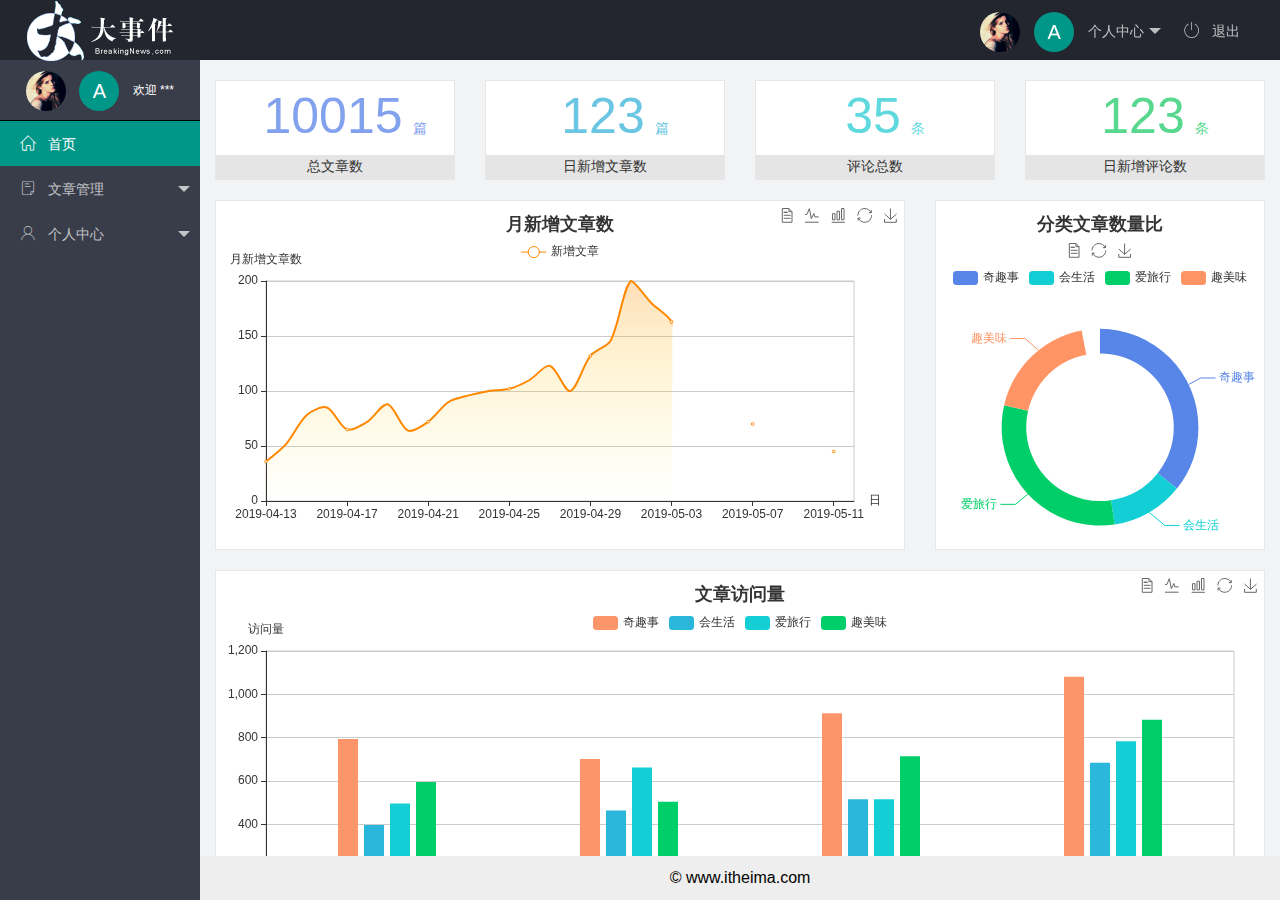
==== commit 3c22e49b: "个人中心完成" ====
--- a/index.html
+++ b/index.html
@@ -25,9 +25,9 @@
                         个人中心
                     </a>
                     <dl class="layui-nav-child">
-                        <dd><a href="">基本资料</a></dd>
-                        <dd><a href="">更换头像</a></dd>
-                        <dd><a href="">重置密码</a></dd>
+                        <dd><a href="/user/user_info.html" target="fm">基本资料</a></dd>
+                        <dd><a href="/user/user_avatar.html" target="fm">更换头像</a></dd>
+                        <dd><a href="/user/user_pwd.html" target="fm">重置密码</a></dd>
                     </dl>
                 </li>
                 <li class="layui-nav-item"><a href="javascript:;" id="btnLogout">
@@ -67,9 +67,12 @@
                             个人中心
                         </a>
                         <dl class="layui-nav-child">
-                            <dd><a href="javascript:;"><i class="layui-icon layui-icon-app"></i>基本资料</a></dd>
-                            <dd><a href="javascript:;"><i class="layui-icon layui-icon-app"></i>更换头像</a></dd>
-                            <dd><a href="javascript:;"><i class="layui-icon layui-icon-app"></i>重置密码</a></dd>
+                            <dd><a href="/user/user_info.html" target="fm"><i
+                                        class="layui-icon layui-icon-app"></i>基本资料</a></dd>
+                            <dd><a href="/user/user_avatar.html" target="fm"><i
+                                        class="layui-icon layui-icon-app"></i>更换头像</a></dd>
+                            <dd><a href="/user/user_pwd.html" target="fm"><i
+                                        class="layui-icon layui-icon-app"></i>重置密码</a></dd>
                         </dl>
                     </li>
                 </ul>
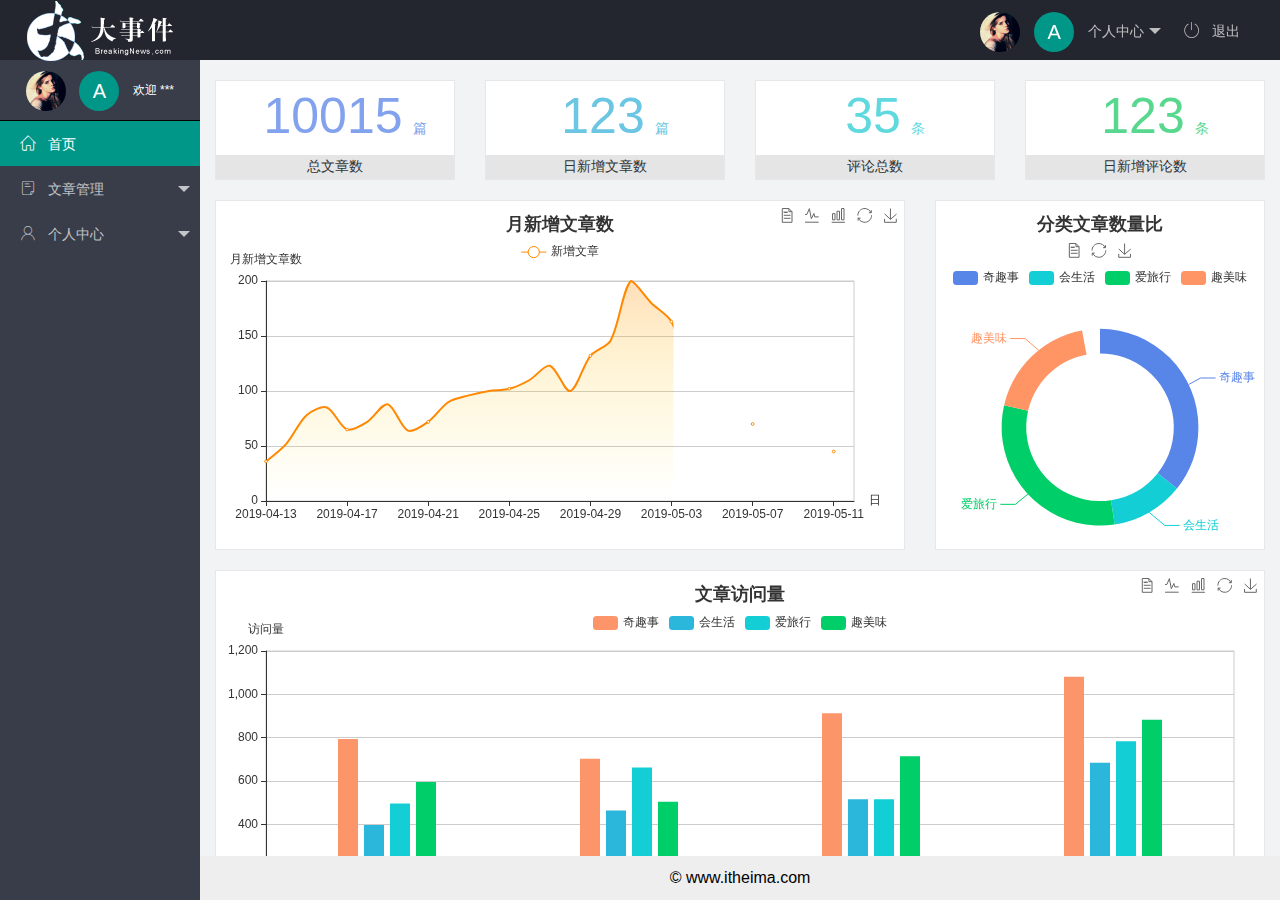
==== commit 4f987f2c: "文章管理功能完成" ====
--- a/index.html
+++ b/index.html
@@ -56,9 +56,12 @@
                             文章管理
                         </a>
                         <dl class="layui-nav-child">
-                            <dd><a href="javascript:;"><i class="layui-icon layui-icon-app"></i>文章类别</a></dd>
-                            <dd><a href="javascript:;"><i class="layui-icon layui-icon-app"></i>文章列表</a></dd>
-                            <dd><a href="javascript:;"><i class="layui-icon layui-icon-app"></i>发表文章</a></dd>
+                            <dd><a href="/article/art_cate.html" target="fm"><i
+                                        class="layui-icon layui-icon-app"></i>文章类别</a></dd>
+                            <dd><a id="art_list" href="/article/art_list.html" target="fm"><i
+                                        class="layui-icon layui-icon-app"></i>文章列表</a></dd>
+                            <dd><a href="/article/art_pub.html" target="fm"><i
+                                        class="layui-icon layui-icon-app"></i>发表文章</a></dd>
                         </dl>
                     </li>
                     <li class="layui-nav-item">
